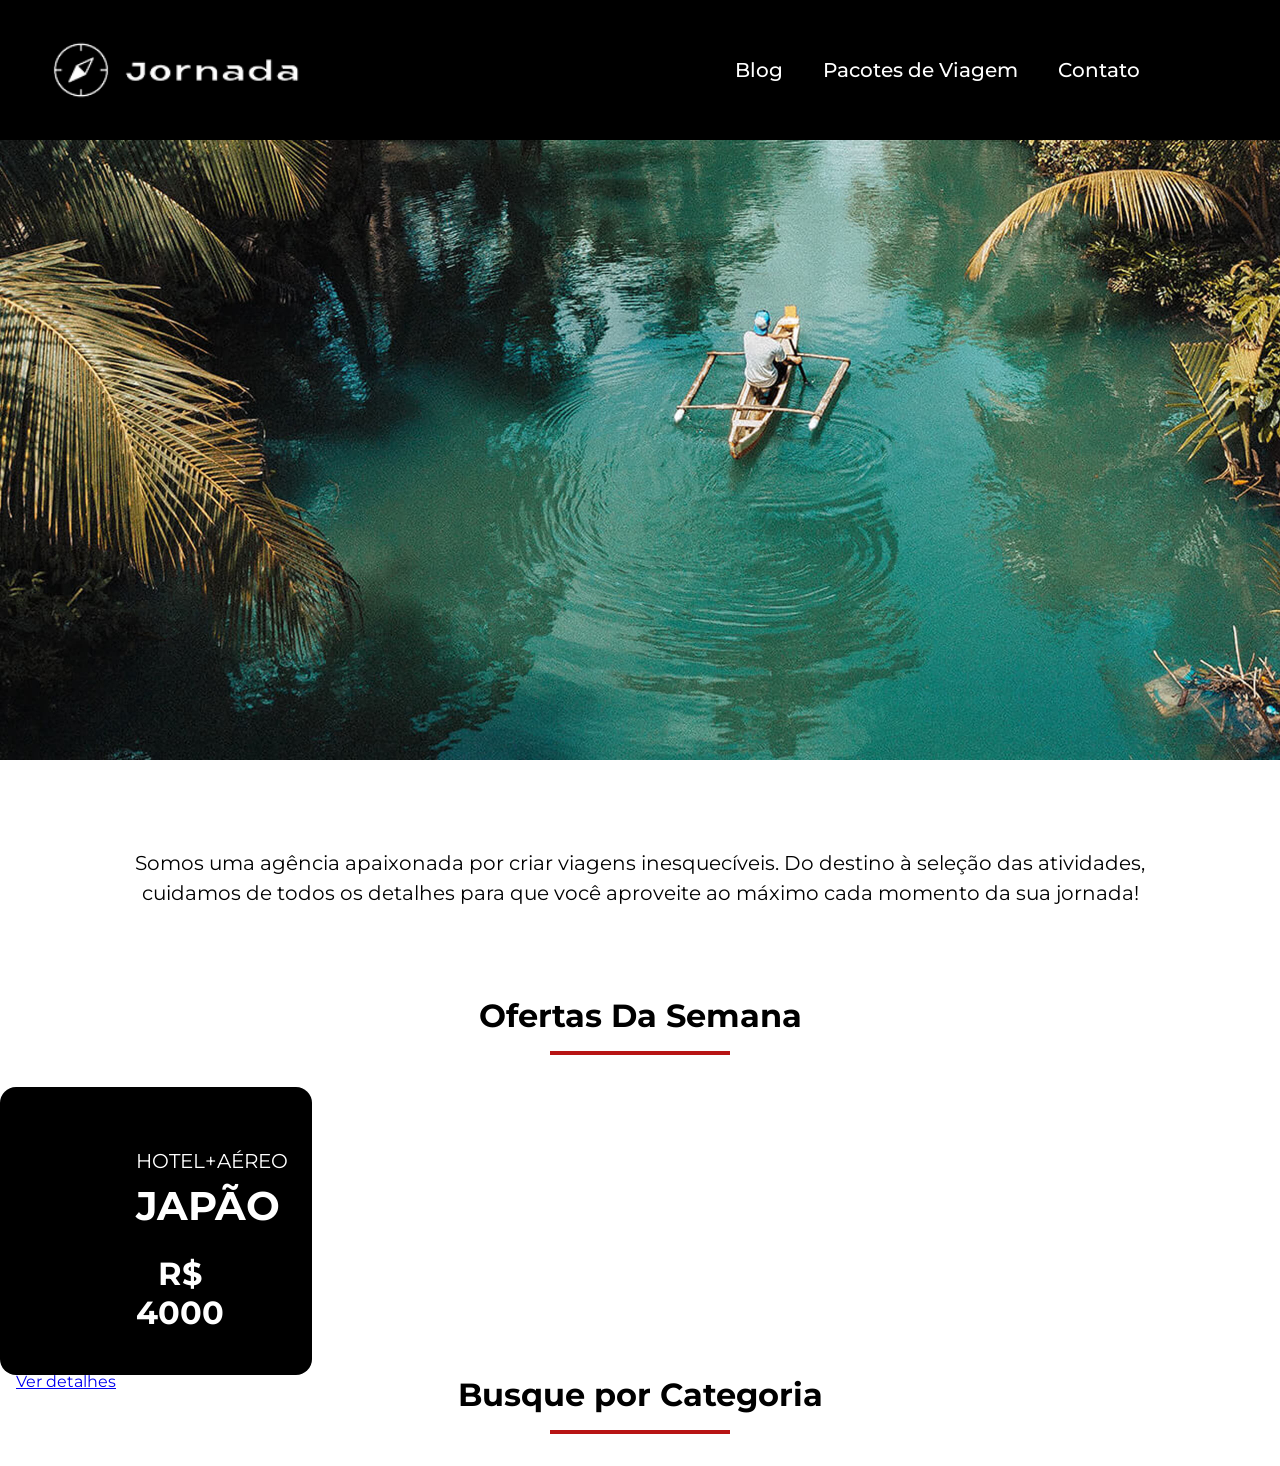
==== index.html @ 2133cd64 "cria estrutura card oferta" ====
<!doctype html>
<html lang="pt-BR">
  <head>
    <meta charset="UTF-8" />
    <meta name="viewport" content="width=device-width, initial-scale=1.0" />
    <title>Jornada Viagens</title>
    <link rel="stylesheet" href="css/global.css" />
    <link rel="stylesheet" href="css/style.css" />
  </head>
  <body>
    <header>
      <a class="logo" href="index.html" title="Voltar para pagina inicial"
        ><img
          class="img-mobile"
          src="img/Símbolo_branco.png"
          alt="Símbolo branco da logo Jornada"
        />
        <img
          class="img-desktop"
          src="img/Logo-branco 2.png"
          alt="Logo branca para desktop"
        />
      </a>
      <div class="menu_navegacao">
        <label for="menu">
          <img
            src="img/menu.png"
            alt="Menu hamburguer"
            class="menu_hamburguer"
          /> </label
        ><input type="checkbox" id="menu" hidden />
        <nav>
          <ul class="list-links">
            <li>
              <a href="blog.html" target="_blank" title="Acessar pagina Blog"
                >Blog</a
              >
            </li>
            <li>
              <a
                href="pacotesdeviagens.html"
                target="_blank"
                title="Acessar Paginas de viagens"
                >Pacotes de Viagem</a
              >
            </li>
            <li>
              <a href="contato.html" target="_blank" title="Acessar contatos"
                >Contato</a
              >
            </li>
          </ul>
        </nav>
      </div>
    </header>
    <section class="hero">
      <div class="hero_img"></div>

      <h2>
        Somos uma agência apaixonada por criar viagens inesquecíveis. Do destino
        à seleção das atividades, cuidamos de todos os detalhes para que você
        aproveite ao máximo cada momento da sua jornada!
      </h2>
    </section>
    <section class="offers">
      <div class="section-title">
        <h2>Ofertas Da Semana</h2>
        <hr />
      </div>
      <section class="offers_cards">
        <article class="card">
          <header>
            <p>HOTEL+AÉREO</p>
            <h3>JAPÃO <span> R$ 4000 </span></h3>
          </header>
          <footer><a href="#" class="button"> Ver detalhes</a></footer>
        </article>
      </section>
    </section>
    <section class="categories">
      <div class="section-title">
        <h2>Busque por Categoria</h2>
        <hr />
      </div>
    </section>
  </body>
</html>
---- css/global.css ----
@font-face {
  font-family: "Montserrat";
  src: url(../Montserrat-VariableFont_wght.ttf);
  font-style: normal;
  font-display: swap;
}

:root {
  --primary-color: #8f0101;
  --secondary-color: #b81515;

  --background-primary-color: #ffffff;
  --background-secondary-color: #f5f5f5;
  --background-tertiary-color: #0000;

  --text-primary-color: #222222;
  --text-secondary-color: #ffffff;

  --title-weight: 700;
  --text-weight: 400;
  --menu-text-weight: 500;
}

/* Reset CSS */
body,
img,
h1,
p,
fieldset,
legend,
label,
input,
select,
textarea,
button {
  margin: 0;
  padding: 0;
  box-sizing: border-box;
}
body {
  font-family: "Montserrat";
  color: var("--text-primary-color");
}
.section-title h2 {
  font-size: 28px;
  font-weight: var(--title-weight);
  margin: 0;
  text-align: center;
}
@media screen and (min-width: 768px) {
  .section-title h2 {
    font-size: 32px;
  }
}

.section-title hr {
  height: 4px;
  width: 180px;
  background-color: var(--secondary-color);
  border: none;
  margin: 16px auto 32px auto;
}
---- css/style.css ----
@import url(global.css);
@import url(hearder.css);
@import url(hero.css);
@import url(offers.css);
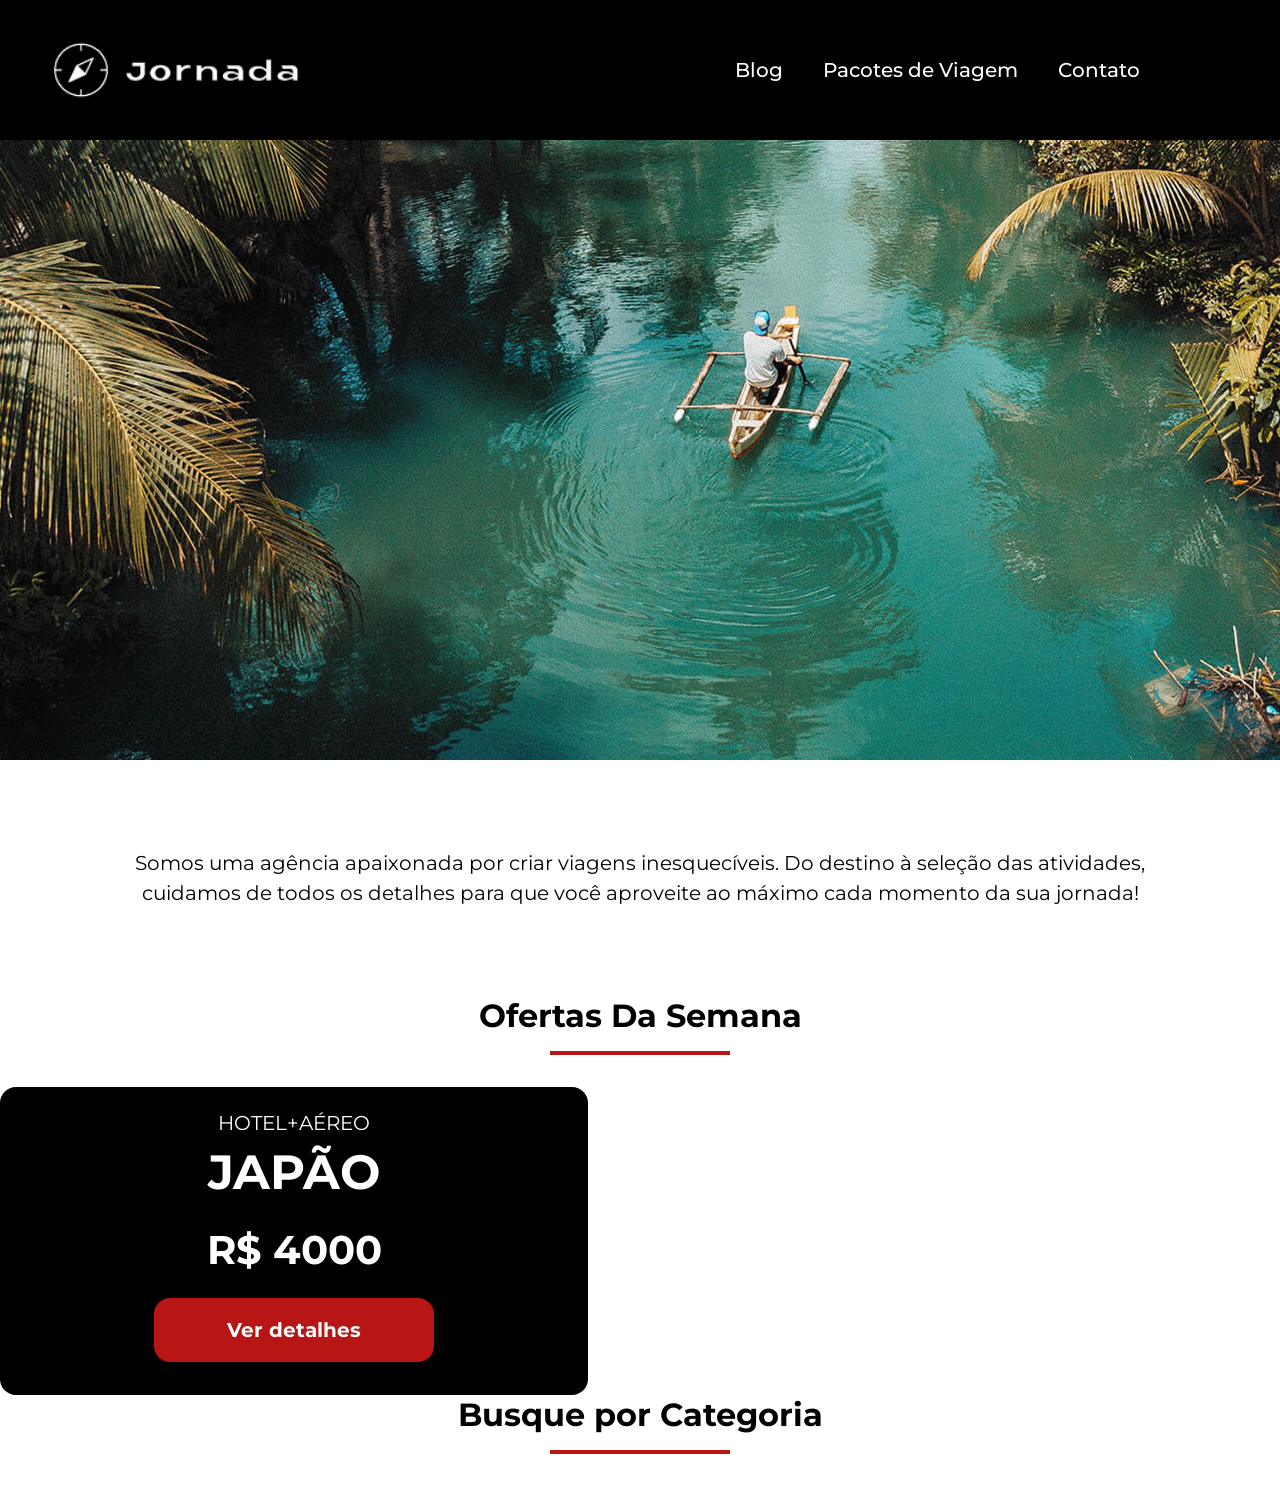
==== commit acc7c71b: "finaliza estilos de adaptacao dos cards relativos" ====
--- a/index.html
+++ b/index.html
@@ -71,9 +71,12 @@
         <article class="card">
           <header>
             <p>HOTEL+AÉREO</p>
-            <h3>JAPÃO <span> R$ 4000 </span></h3>
+            <h3>JAPÃO</h3>
+            <span> R$ 4000 </span>
           </header>
-          <footer><a href="#" class="button"> Ver detalhes</a></footer>
+          <footer>
+            <a href="#" class="button"> Ver detalhes</a>
+          </footer>
         </article>
       </section>
     </section>
--- a/css/global.css
+++ b/css/global.css
@@ -47,12 +47,30 @@
   margin: 0;
   text-align: center;
 }
+.button {
+  width: 280px;
+  height: 64px;
+  color: var(--text-secondary-color);
+  font-weight: var(--title-weight);
+  font-size: 20px;
+  background-color: var(--secondary-color);
+  border-radius: 16px;
+  display: inline-block;
+  text-align: center;
+  line-height: 64px;
+  text-decoration: none;
+}
+
 @media screen and (min-width: 768px) {
   .section-title h2 {
     font-size: 32px;
   }
 }
-
+@media screen and (min-width: 768px) {
+  .section-title h2 {
+    font-size: 32px;
+  }
+}
 .section-title hr {
   height: 4px;
   width: 180px;
@@ -60,3 +78,8 @@
   border: none;
   margin: 16px auto 32px auto;
 }
+@media screen and (min-width: 1024px) {
+  .button:hover {
+    background-color: var(--primary-color);
+  }
+}
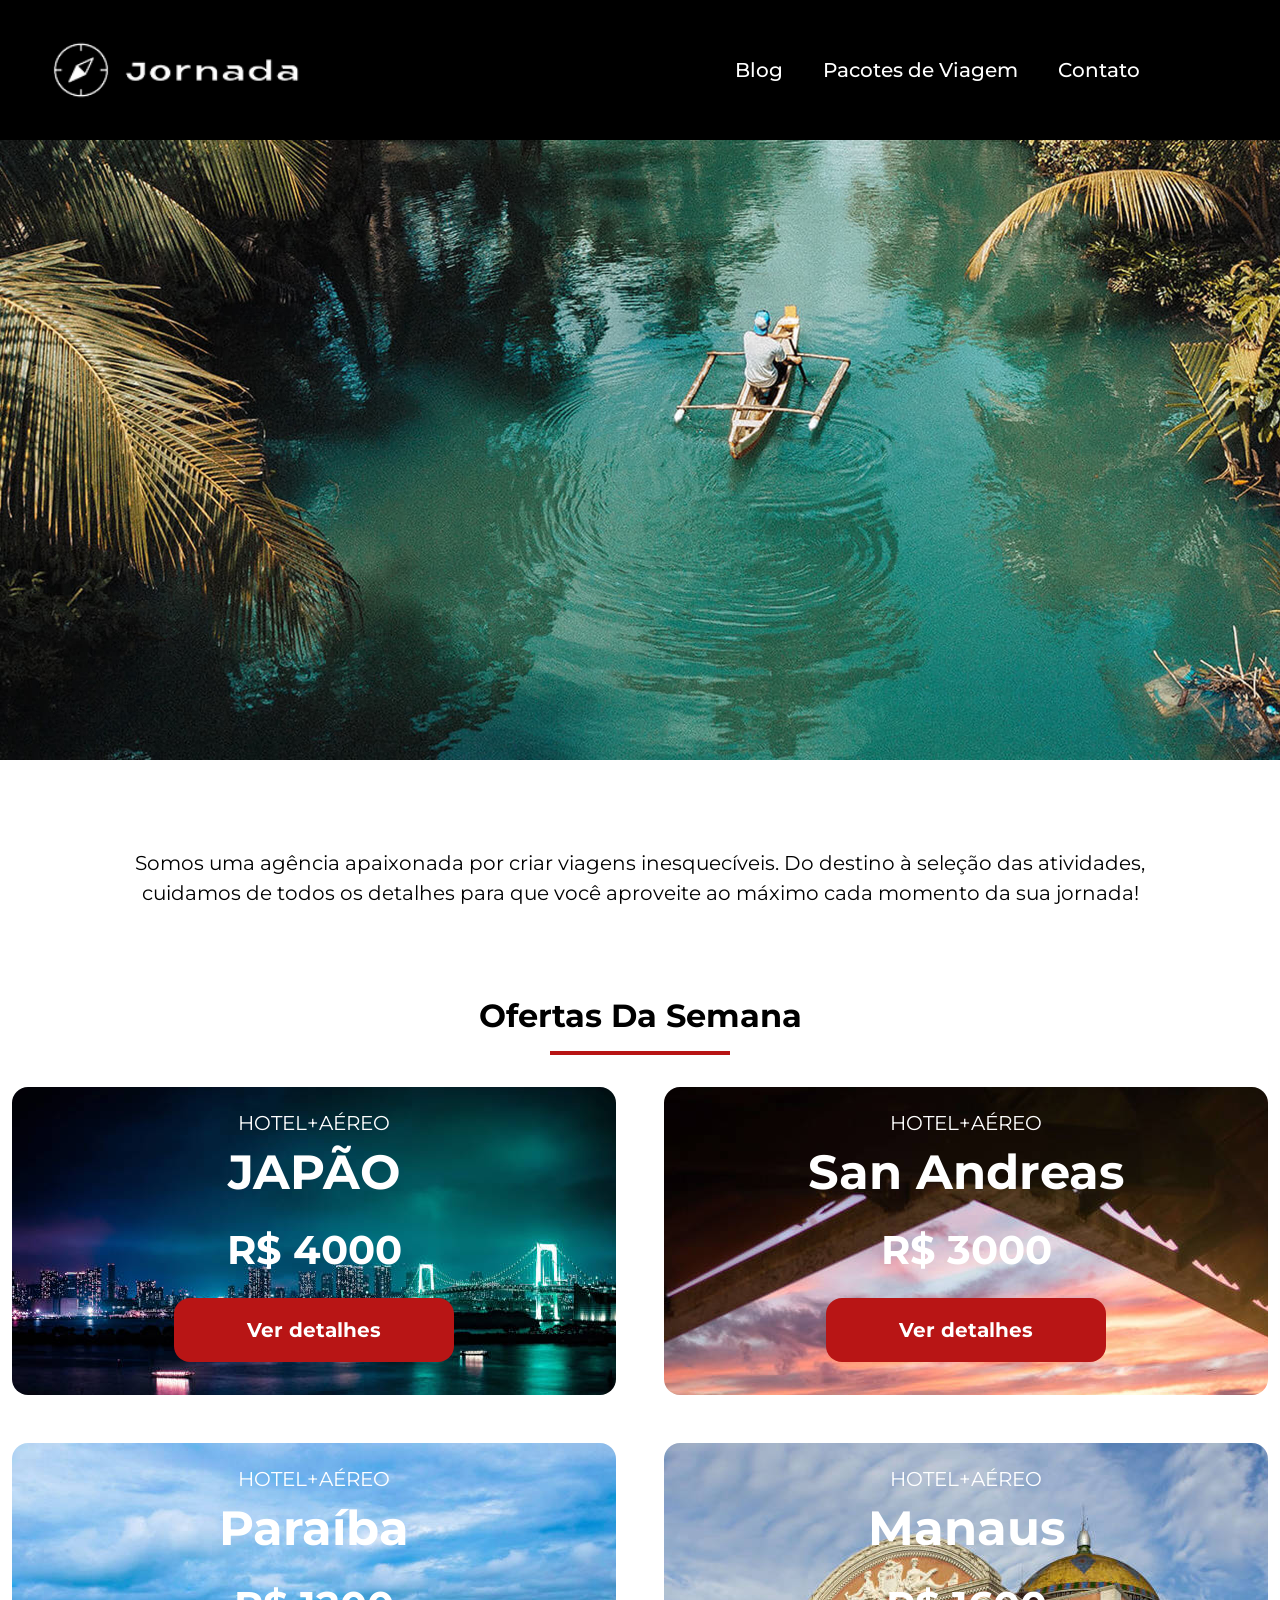
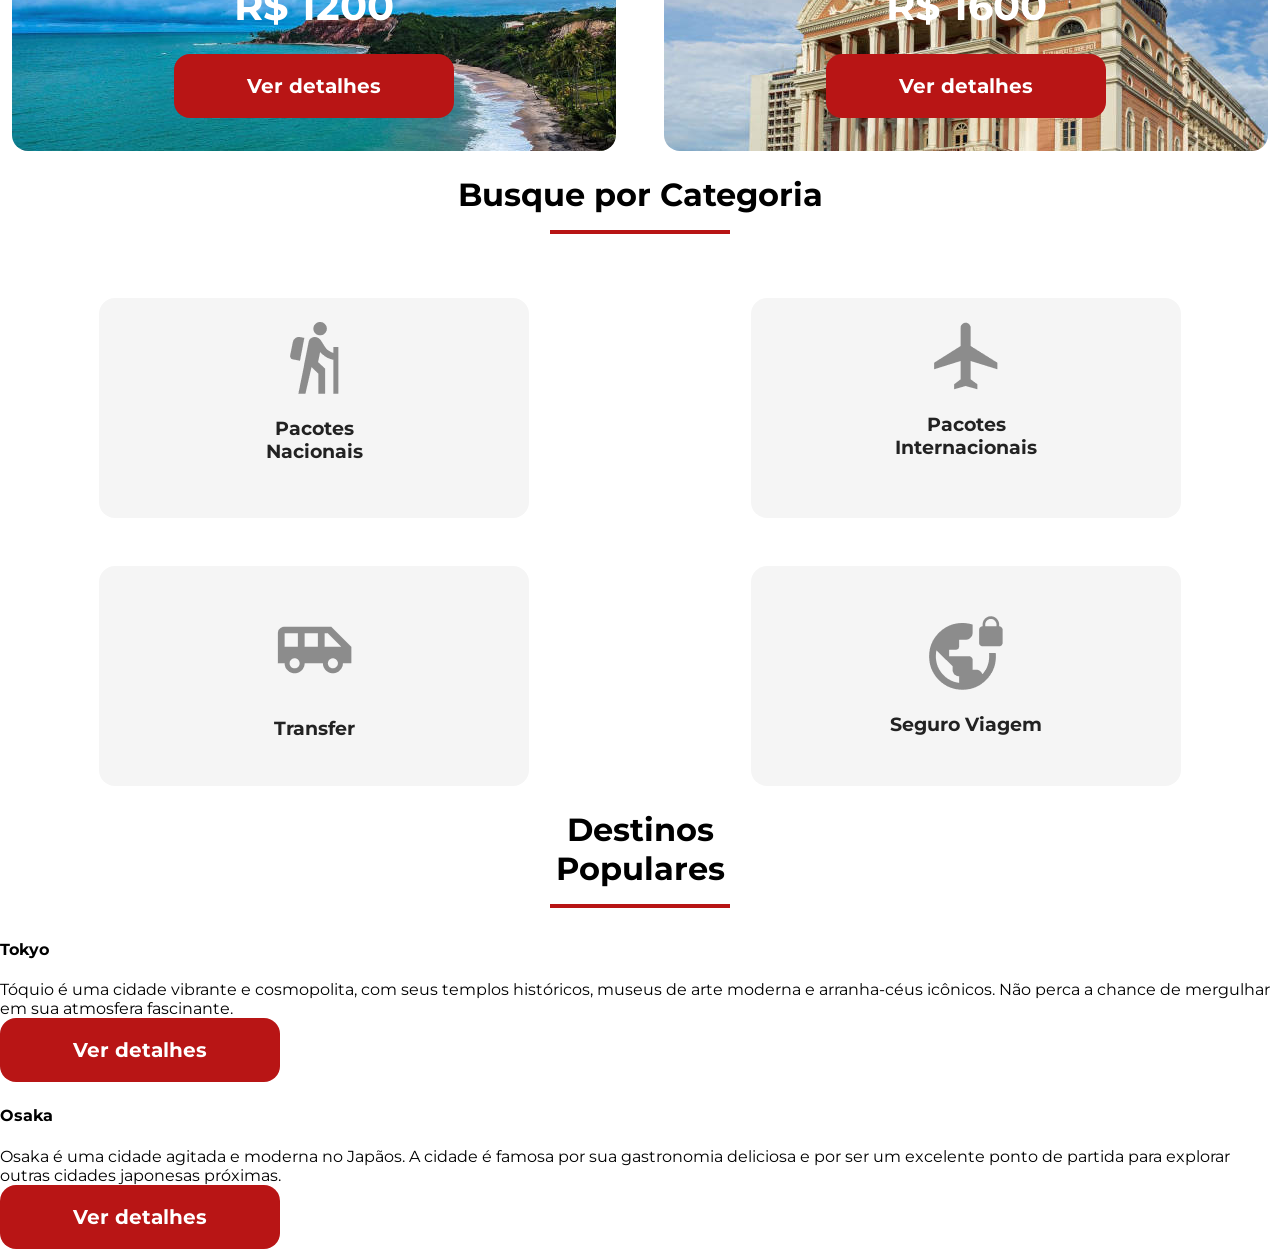
==== commit a811faa3: "iniciando secao destinos populares" ====
--- a/index.html
+++ b/index.html
@@ -68,11 +68,41 @@
         <hr />
       </div>
       <section class="offers_cards">
-        <article class="card">
+        <article class="card japao_card">
           <header>
             <p>HOTEL+AÉREO</p>
             <h3>JAPÃO</h3>
             <span> R$ 4000 </span>
+          </header>
+          <footer>
+            <a href="#" class="button"> Ver detalhes</a>
+          </footer>
+        </article>
+        <article class="card san_card">
+          <header>
+            <p>HOTEL+AÉREO</p>
+            <h3>San Andreas</h3>
+            <span> R$ 3000 </span>
+          </header>
+          <footer>
+            <a href="#" class="button"> Ver detalhes</a>
+          </footer>
+        </article>
+        <article class="card paraiba_card">
+          <header>
+            <p>HOTEL+AÉREO</p>
+            <h3>Paraíba</h3>
+            <span> R$ 1200 </span>
+          </header>
+          <footer>
+            <a href="#" class="button"> Ver detalhes</a>
+          </footer>
+        </article>
+        <article class="card manaus_card">
+          <header>
+            <p>HOTEL+AÉREO</p>
+            <h3>Manaus</h3>
+            <span> R$ 1600 </span>
           </header>
           <footer>
             <a href="#" class="button"> Ver detalhes</a>
@@ -85,6 +115,98 @@
         <h2>Busque por Categoria</h2>
         <hr />
       </div>
+      <div class="categories-cards">
+        <a
+          class="card"
+          href="#"
+          target="_blank"
+          title="Busque pela categoria Pacotes Nacionais"
+        >
+          <img
+            src="img/icone-caminhada.png"
+            alt="ícone cinza representando uma pessoa fazendo tracking"
+          />
+          <h3 class="content-title">
+            Pacotes<br />
+            Nacionais
+          </h3>
+        </a>
+
+        <a
+          class="card"
+          href="#"
+          target="_blank"
+          title="Busque pela categoria Pacotes Internacionais"
+        >
+          <img
+            src="img/icone-aviao.png"
+            alt="ícone cinza representando um avião"
+          />
+          <h3 class="content-title">
+            Pacotes <br />
+            Internacionais
+          </h3>
+        </a>
+        <a
+          class="card single-line transfer"
+          href="#"
+          target="_blank"
+          title="Busque pela categoria Transfer"
+        >
+          <img
+            src="img/icone-onibus.png"
+            alt="ícone cinza representando um ônibus"
+          />
+          <h3 class="content-title">Transfer</h3>
+        </a>
+        <a
+          class="card single-line"
+          href="#"
+          target="_blank"
+          title="Busque pela categoria Seguro Viagem"
+        >
+          <img
+            src="img/icone-planeta.png"
+            alt="ícone cinza representando o planeta terra com um cadeado"
+          />
+          <h3 class="content-title">Seguro Viagem</h3>
+        </a>
+      </div>
+    </section>
+    <section class="destinations">
+      <div class="section-title">
+        <h2>
+          Destinos <br />
+          Populares
+        </h2>
+        <hr />
+        <div class="destination-items">
+          <article class="item">
+            <header>
+              <div class="img-item"></div>
+            </header>
+            <h4>Tokyo</h4>
+            <p>
+              Tóquio é uma cidade vibrante e cosmopolita, com seus templos
+              históricos, museus de arte moderna e arranha-céus icônicos. Não
+              perca a chance de mergulhar em sua atmosfera fascinante.
+            </p>
+            <footer><a href="#" class="button">Ver detalhes</a></footer>
+          </article>
+          <article class="item">
+            <header>
+              <div class="img-item"></div>
+            </header>
+            <h4>Osaka</h4>
+            <p>
+              Osaka é uma cidade agitada e moderna no Japãos. A cidade é famosa
+              por sua gastronomia deliciosa e por ser um excelente ponto de
+              partida para explorar outras cidades japonesas próximas.
+            </p>
+            <footer><a href="#" class="button">Ver detalhes</a></footer>
+          </article>
+        </div>
+      </div>
     </section>
   </body>
 </html>
--- a/css/style.css
+++ b/css/style.css
@@ -2,3 +2,5 @@
 @import url(hearder.css);
 @import url(hero.css);
 @import url(offers.css);
+@import url(categories.css);
+@import url(popular_destination.css);
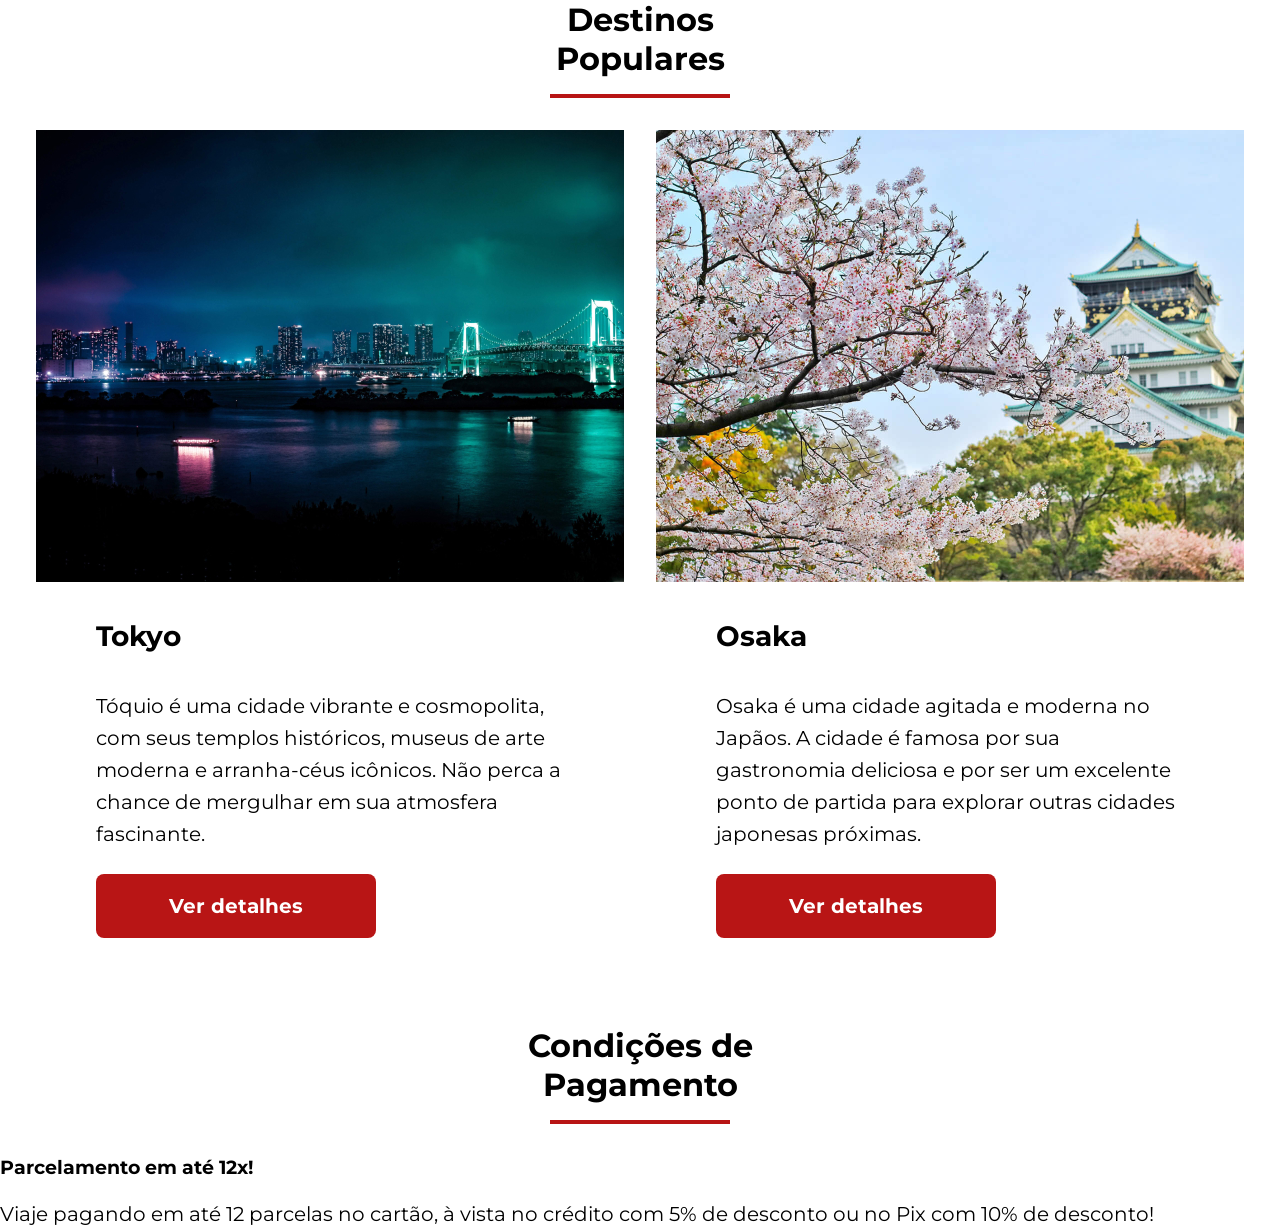
==== commit f31abce0: "adiciona estrutura da secao de pagamentos" ====
--- a/index.html
+++ b/index.html
@@ -8,7 +8,7 @@
     <link rel="stylesheet" href="css/style.css" />
   </head>
   <body>
-    <header>
+    <!--  <header>
       <a class="logo" href="index.html" title="Voltar para pagina inicial"
         ><img
           class="img-mobile"
@@ -172,7 +172,7 @@
           <h3 class="content-title">Seguro Viagem</h3>
         </a>
       </div>
-    </section>
+    </section> -->
     <section class="destinations">
       <div class="section-title">
         <h2>
@@ -183,30 +183,61 @@
         <div class="destination-items">
           <article class="item">
             <header>
-              <div class="img-item"></div>
+              <div class="img-item-toyko"></div>
             </header>
-            <h4>Tokyo</h4>
-            <p>
-              Tóquio é uma cidade vibrante e cosmopolita, com seus templos
-              históricos, museus de arte moderna e arranha-céus icônicos. Não
-              perca a chance de mergulhar em sua atmosfera fascinante.
-            </p>
-            <footer><a href="#" class="button">Ver detalhes</a></footer>
+            <div class="centralizar-text-destino">
+              <h4>Tokyo</h4>
+              <p>
+                Tóquio é uma cidade vibrante e cosmopolita, com seus templos
+                históricos, museus de arte moderna e arranha-céus icônicos. Não
+                perca a chance de mergulhar em sua atmosfera fascinante.
+              </p>
+              <footer>
+                <a href="#" class="button destinos">Ver detalhes</a>
+              </footer>
+            </div>
           </article>
           <article class="item">
             <header>
-              <div class="img-item"></div>
+              <div class="img-item-osaka"></div>
             </header>
-            <h4>Osaka</h4>
-            <p>
-              Osaka é uma cidade agitada e moderna no Japãos. A cidade é famosa
-              por sua gastronomia deliciosa e por ser um excelente ponto de
-              partida para explorar outras cidades japonesas próximas.
-            </p>
-            <footer><a href="#" class="button">Ver detalhes</a></footer>
+            <div class="centralizar-text-destino">
+              <h4>Osaka</h4>
+              <p>
+                Osaka é uma cidade agitada e moderna no Japãos. A cidade é
+                famosa por sua gastronomia deliciosa e por ser um excelente
+                ponto de partida para explorar outras cidades japonesas
+                próximas.
+              </p>
+
+              <footer>
+                <a href="#" class="button destinos">Ver detalhes</a>
+              </footer>
+            </div>
           </article>
         </div>
       </div>
     </section>
+    <section class="form_pay">
+      <div class="section-title">
+        <h2>
+          Condições de <br />
+          Pagamento
+        </h2>
+        <hr />
+      </div>
+      <div class="text_content">
+        <h3>Parcelamento em até 12x!</h3>
+        <p>
+          Viaje pagando em até 12 parcelas no cartão, à vista no crédito com 5%
+          de desconto ou no Pix com 10% de desconto!
+        </p>
+      </div>
+      <div class="image_content">
+        <div class="image bag"></div>
+        <div class="image passaport"></div>
+        <div class="image people"></div>
+      </div>
+    </section>
   </body>
 </html>
--- a/css/global.css
+++ b/css/global.css
@@ -44,7 +44,7 @@
 .section-title h2 {
   font-size: 28px;
   font-weight: var(--title-weight);
-  margin: 0;
+  margin: 0px;
   text-align: center;
 }
 .button {
--- a/css/style.css
+++ b/css/style.css
@@ -4,3 +4,4 @@
 @import url(offers.css);
 @import url(categories.css);
 @import url(popular_destination.css);
+@import url(form_pay.css);
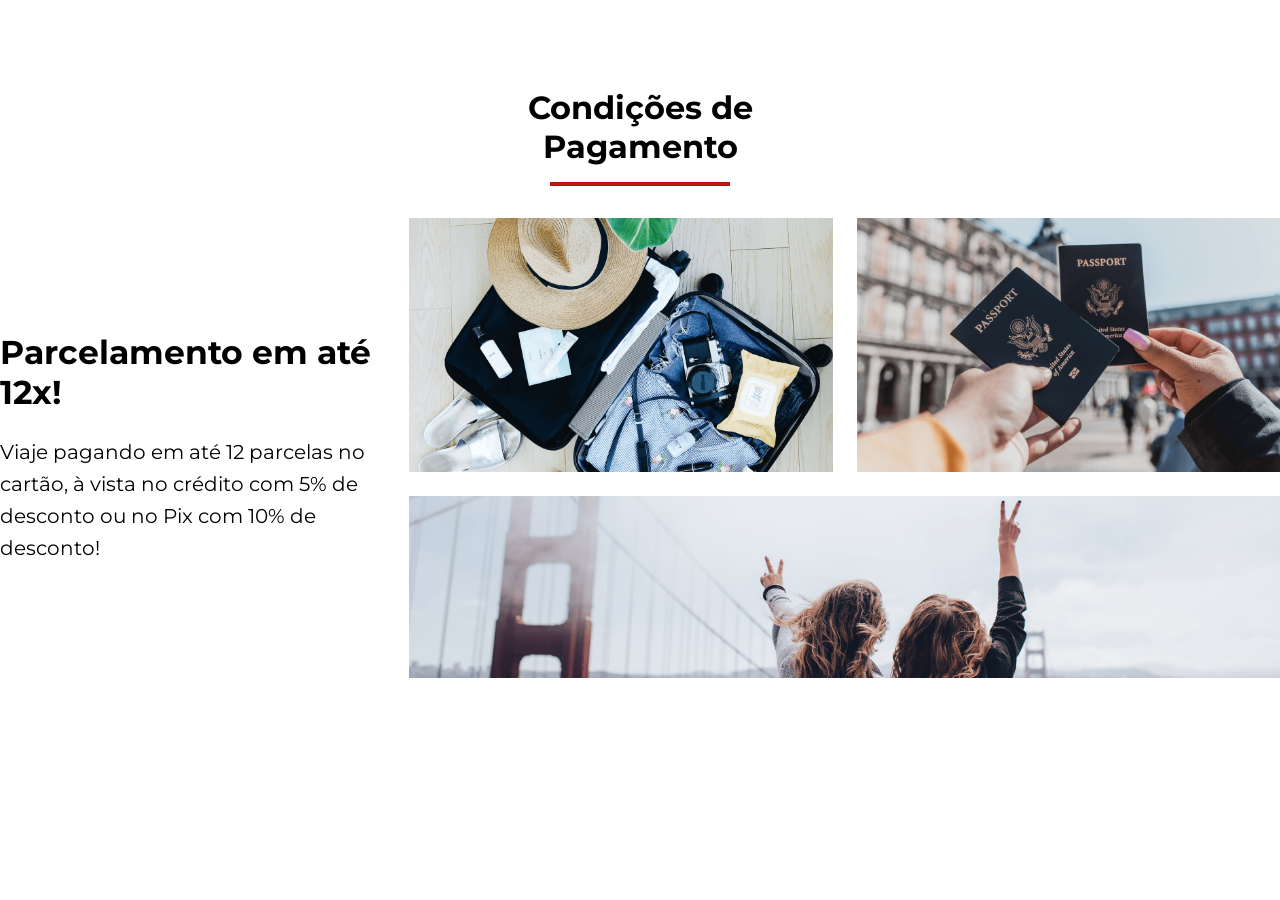
==== commit 4add1ee3: "adicionando secao formas de pagamentos" ====
--- a/index.html
+++ b/index.html
@@ -8,7 +8,7 @@
     <link rel="stylesheet" href="css/style.css" />
   </head>
   <body>
-    <!--  <header>
+    <!-- <header>
       <a class="logo" href="index.html" title="Voltar para pagina inicial"
         ><img
           class="img-mobile"
@@ -172,7 +172,7 @@
           <h3 class="content-title">Seguro Viagem</h3>
         </a>
       </div>
-    </section> -->
+    </section>
     <section class="destinations">
       <div class="section-title">
         <h2>
@@ -186,8 +186,8 @@
               <div class="img-item-toyko"></div>
             </header>
             <div class="centralizar-text-destino">
-              <h4>Tokyo</h4>
-              <p>
+              <h4 class="content_title">Tokyo</h4>
+              <p class="content_text">
                 Tóquio é uma cidade vibrante e cosmopolita, com seus templos
                 históricos, museus de arte moderna e arranha-céus icônicos. Não
                 perca a chance de mergulhar em sua atmosfera fascinante.
@@ -202,8 +202,8 @@
               <div class="img-item-osaka"></div>
             </header>
             <div class="centralizar-text-destino">
-              <h4>Osaka</h4>
-              <p>
+              <h4 class="content_title">Osaka</h4>
+              <p class="content_text">
                 Osaka é uma cidade agitada e moderna no Japãos. A cidade é
                 famosa por sua gastronomia deliciosa e por ser um excelente
                 ponto de partida para explorar outras cidades japonesas
@@ -217,8 +217,9 @@
           </article>
         </div>
       </div>
-    </section>
-    <section class="form_pay">
+    </section> -->
+    <section class="payments">
+      <!-- Fora do grid -->
       <div class="section-title">
         <h2>
           Condições de <br />
@@ -226,17 +227,54 @@
         </h2>
         <hr />
       </div>
-      <div class="text_content">
-        <h3>Parcelamento em até 12x!</h3>
-        <p>
-          Viaje pagando em até 12 parcelas no cartão, à vista no crédito com 5%
-          de desconto ou no Pix com 10% de desconto!
-        </p>
-      </div>
-      <div class="image_content">
-        <div class="image bag"></div>
-        <div class="image passaport"></div>
-        <div class="image people"></div>
+
+      <!-- CONTAINER PAI DO GRID -->
+      <div class="payments_grid">
+        <!-- div1: O Texto -->
+        <div class="content_title">
+          <h3>Parcelamento em até 12x!</h3>
+          <p class="content_text">
+            Viaje pagando em até 12 parcelas no cartão, à vista no crédito com
+            5% de desconto ou no Pix com 10% de desconto!
+          </p>
+        </div>
+
+        <!-- div2: Bolsa -->
+        <div class="image bag">
+          <img
+            src="img/bag_mobile.png"
+            alt="Malas sendo arrumadas"
+            class="mobile"
+          />
+          <img
+            src="img/bag_tablet.png"
+            alt="Malas sendo arrumadas"
+            class="tablet"
+          />
+          <img
+            src="img/bag_desktop.png"
+            alt="Malas sendo arrumadas"
+            class="desktop"
+          />
+        </div>
+
+        <!-- div3: Passaporte -->
+        <div class="image passaport">
+          <img src="img/passaport_mobile.png" alt="Passaporte" class="mobile" />
+          <img src="img/passaport_tablet.png" alt="Passaporte" class="tablet" />
+          <img
+            src="img/passaport_desktop.png"
+            alt="Passaporte"
+            class="desktop"
+          />
+        </div>
+
+        <!-- div4: Pessoas -->
+        <div class="image people">
+          <img src="img/people_mobile.png" alt="Pessoas" class="mobile" />
+          <img src="img/people_tablet.png" alt="Pessoas" class="tablet" />
+          <img src="img/people_desktop.png" alt="Pessoas" class="desktop" />
+        </div>
       </div>
     </section>
   </body>
--- a/css/global.css
+++ b/css/global.css
@@ -20,7 +20,15 @@
   --text-weight: 400;
   --menu-text-weight: 500;
 }
-
+.content_title {
+  font-size: 28px;
+  font-weight: var(--title-weight);
+}
+.content_text {
+  font-size: 20px;
+  font-weight: var(--text-weight);
+  line-height: 32px;
+}
 /* Reset CSS */
 body,
 img,
--- a/css/style.css
+++ b/css/style.css
@@ -4,4 +4,4 @@
 @import url(offers.css);
 @import url(categories.css);
 @import url(popular_destination.css);
-@import url(form_pay.css);
+@import url(payments.css);
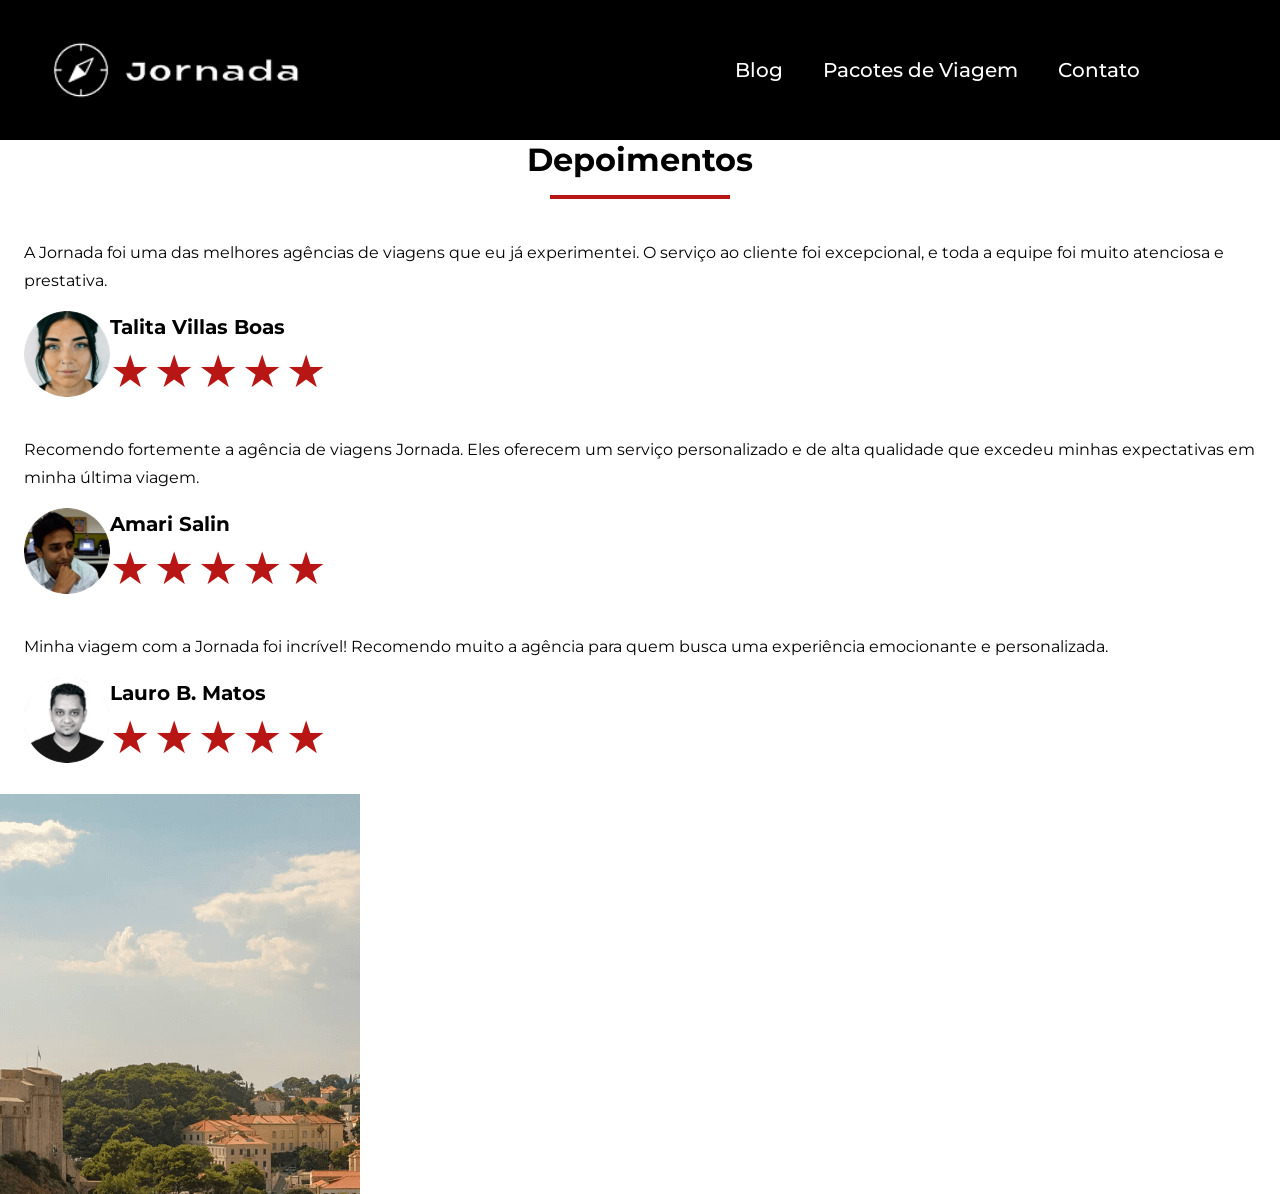
==== commit ce067109: "finalizando secao de depoimentos" ====
--- a/index.html
+++ b/index.html
@@ -8,7 +8,7 @@
     <link rel="stylesheet" href="css/style.css" />
   </head>
   <body>
-    <!-- <header>
+    <header>
       <a class="logo" href="index.html" title="Voltar para pagina inicial"
         ><img
           class="img-mobile"
@@ -53,7 +53,8 @@
         </nav>
       </div>
     </header>
-    <section class="hero">
+    <!-- <section class="hero">
+
       <div class="hero_img"></div>
 
       <h2>
@@ -217,10 +218,9 @@
           </article>
         </div>
       </div>
-    </section> -->
+    </section>
     <section class="payments">
-      <!-- Fora do grid -->
-      <div class="section-title">
+       <div class="section-title">
         <h2>
           Condições de <br />
           Pagamento
@@ -228,10 +228,8 @@
         <hr />
       </div>
 
-      <!-- CONTAINER PAI DO GRID -->
-      <div class="payments_grid">
-        <!-- div1: O Texto -->
-        <div class="content_title">
+       <div class="payments_grid">
+         <div class="content_title">
           <h3>Parcelamento em até 12x!</h3>
           <p class="content_text">
             Viaje pagando em até 12 parcelas no cartão, à vista no crédito com
@@ -239,8 +237,7 @@
           </p>
         </div>
 
-        <!-- div2: Bolsa -->
-        <div class="image bag">
+         <div class="image bag">
           <img
             src="img/bag_mobile.png"
             alt="Malas sendo arrumadas"
@@ -258,8 +255,7 @@
           />
         </div>
 
-        <!-- div3: Passaporte -->
-        <div class="image passaport">
+         <div class="image passaport">
           <img src="img/passaport_mobile.png" alt="Passaporte" class="mobile" />
           <img src="img/passaport_tablet.png" alt="Passaporte" class="tablet" />
           <img
@@ -269,13 +265,97 @@
           />
         </div>
 
-        <!-- div4: Pessoas -->
-        <div class="image people">
+         <div class="image people">
           <img src="img/people_mobile.png" alt="Pessoas" class="mobile" />
           <img src="img/people_tablet.png" alt="Pessoas" class="tablet" />
           <img src="img/people_desktop.png" alt="Pessoas" class="desktop" />
         </div>
       </div>
+    </section> -->
+    <section class="testimonials">
+      <div class="section-title">
+        <h2>Depoimentos</h2>
+        <hr />
+      </div>
+      <div class="testimonial-container">
+        <article>
+          <header>
+            <p>
+              A Jornada foi uma das melhores agências de viagens que eu já
+              experimentei. O serviço ao cliente foi excepcional, e toda a
+              equipe foi muito atenciosa e prestativa.
+            </p>
+          </header>
+          <footer>
+            <img
+              src="img/talitaVillasBoas-witnesses.png"
+              alt="imagem de perfil da cliente Talita Villas Boas"
+            />
+            <div class="profile-content">
+              <h3>Talita Villas Boas</h3>
+              <div class="rating">
+                <span class="star">★</span>
+                <span class="star">★</span>
+                <span class="star">★</span>
+                <span class="star">★</span>
+                <span class="star">★</span>
+              </div>
+            </div>
+          </footer>
+        </article>
+        <article>
+          <header>
+            <p>
+              Recomendo fortemente a agência de viagens Jornada. Eles oferecem
+              um serviço personalizado e de alta qualidade que excedeu minhas
+              expectativas em minha última viagem.
+            </p>
+          </header>
+          <footer>
+            <img
+              src="img/amariSalin-witnesses.png"
+              alt="imagem de perfil do cliente Amari Salin"
+            />
+            <div class="profile-content">
+              <h3>Amari Salin</h3>
+              <div class="rating">
+                <span class="star">★</span>
+                <span class="star">★</span>
+                <span class="star">★</span>
+                <span class="star">★</span>
+                <span class="star">★</span>
+              </div>
+            </div>
+          </footer>
+        </article>
+        <article>
+          <header>
+            <p>
+              Minha viagem com a Jornada foi incrível! Recomendo muito a agência
+              para quem busca uma experiência emocionante e personalizada.
+            </p>
+          </header>
+          <footer>
+            <img
+              src="img/lauroBMatos-witnesses.png"
+              alt="imagem de perfil do cliente Lauro B. Matos"
+            />
+            <div class="profile-content">
+              <h3>Lauro B. Matos</h3>
+              <div class="rating">
+                <span class="star">★</span>
+                <span class="star">★</span>
+                <span class="star">★</span>
+                <span class="star">★</span>
+                <span class="star">★</span>
+              </div>
+            </div>
+          </footer>
+        </article>
+      </div>
+    </section>
+    <section class="final-page">
+      <div class="imagem"></div>
     </section>
   </body>
 </html>
--- a/css/style.css
+++ b/css/style.css
@@ -5,3 +5,5 @@
 @import url(categories.css);
 @import url(popular_destination.css);
 @import url(payments.css);
+@import url(witness.css);
+@import url(final-page.css);
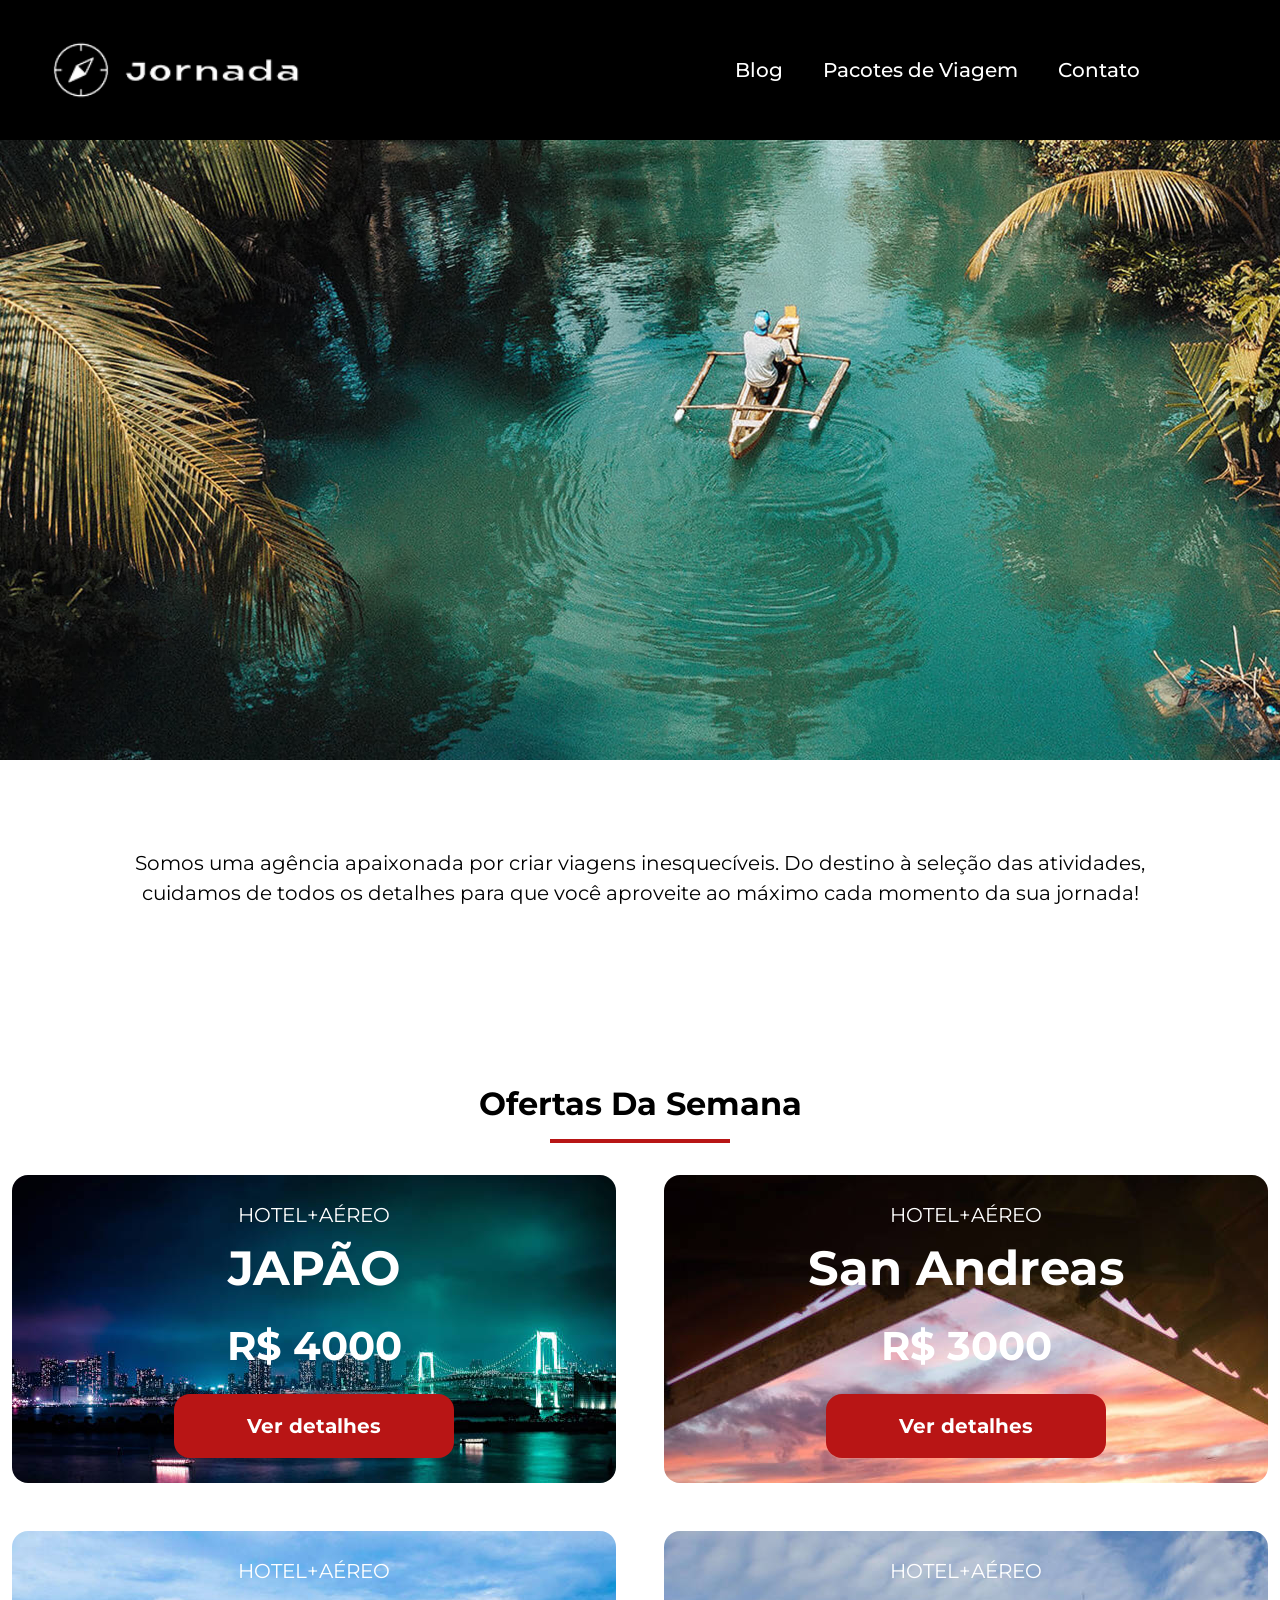
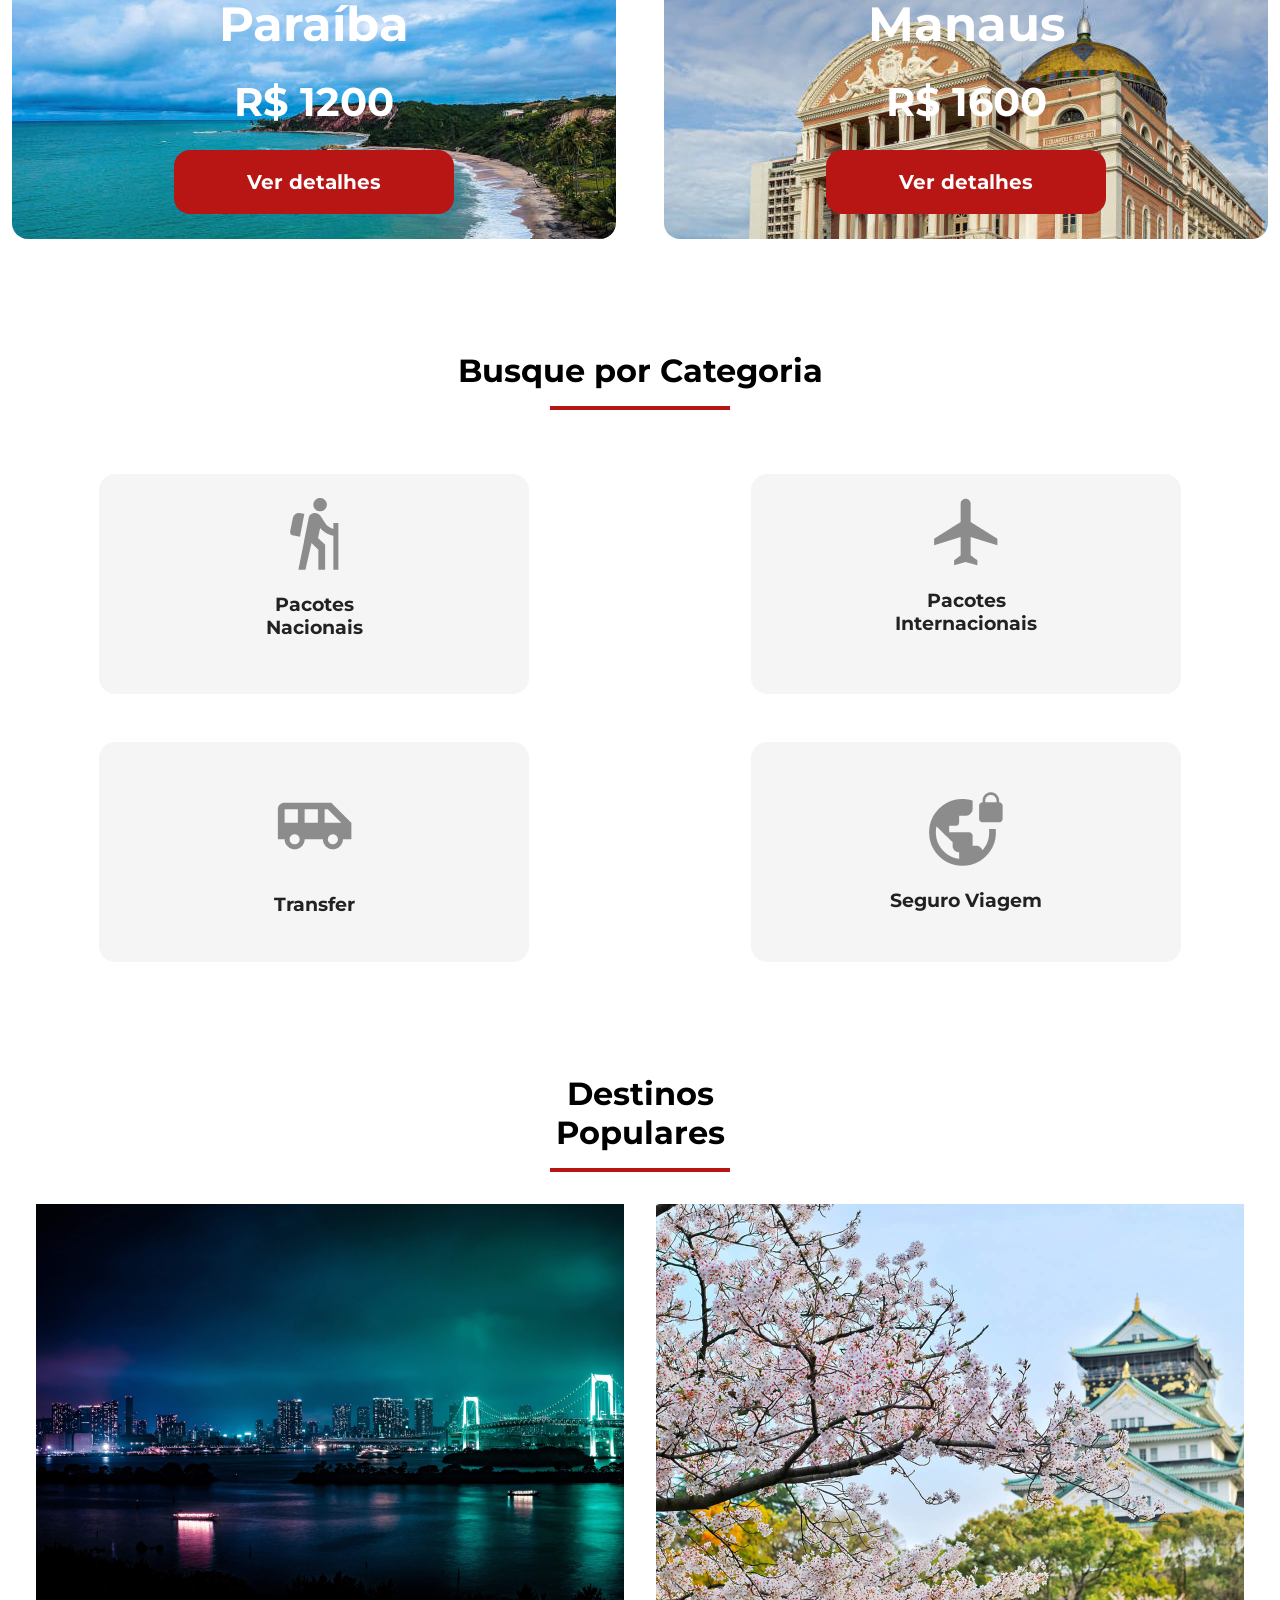
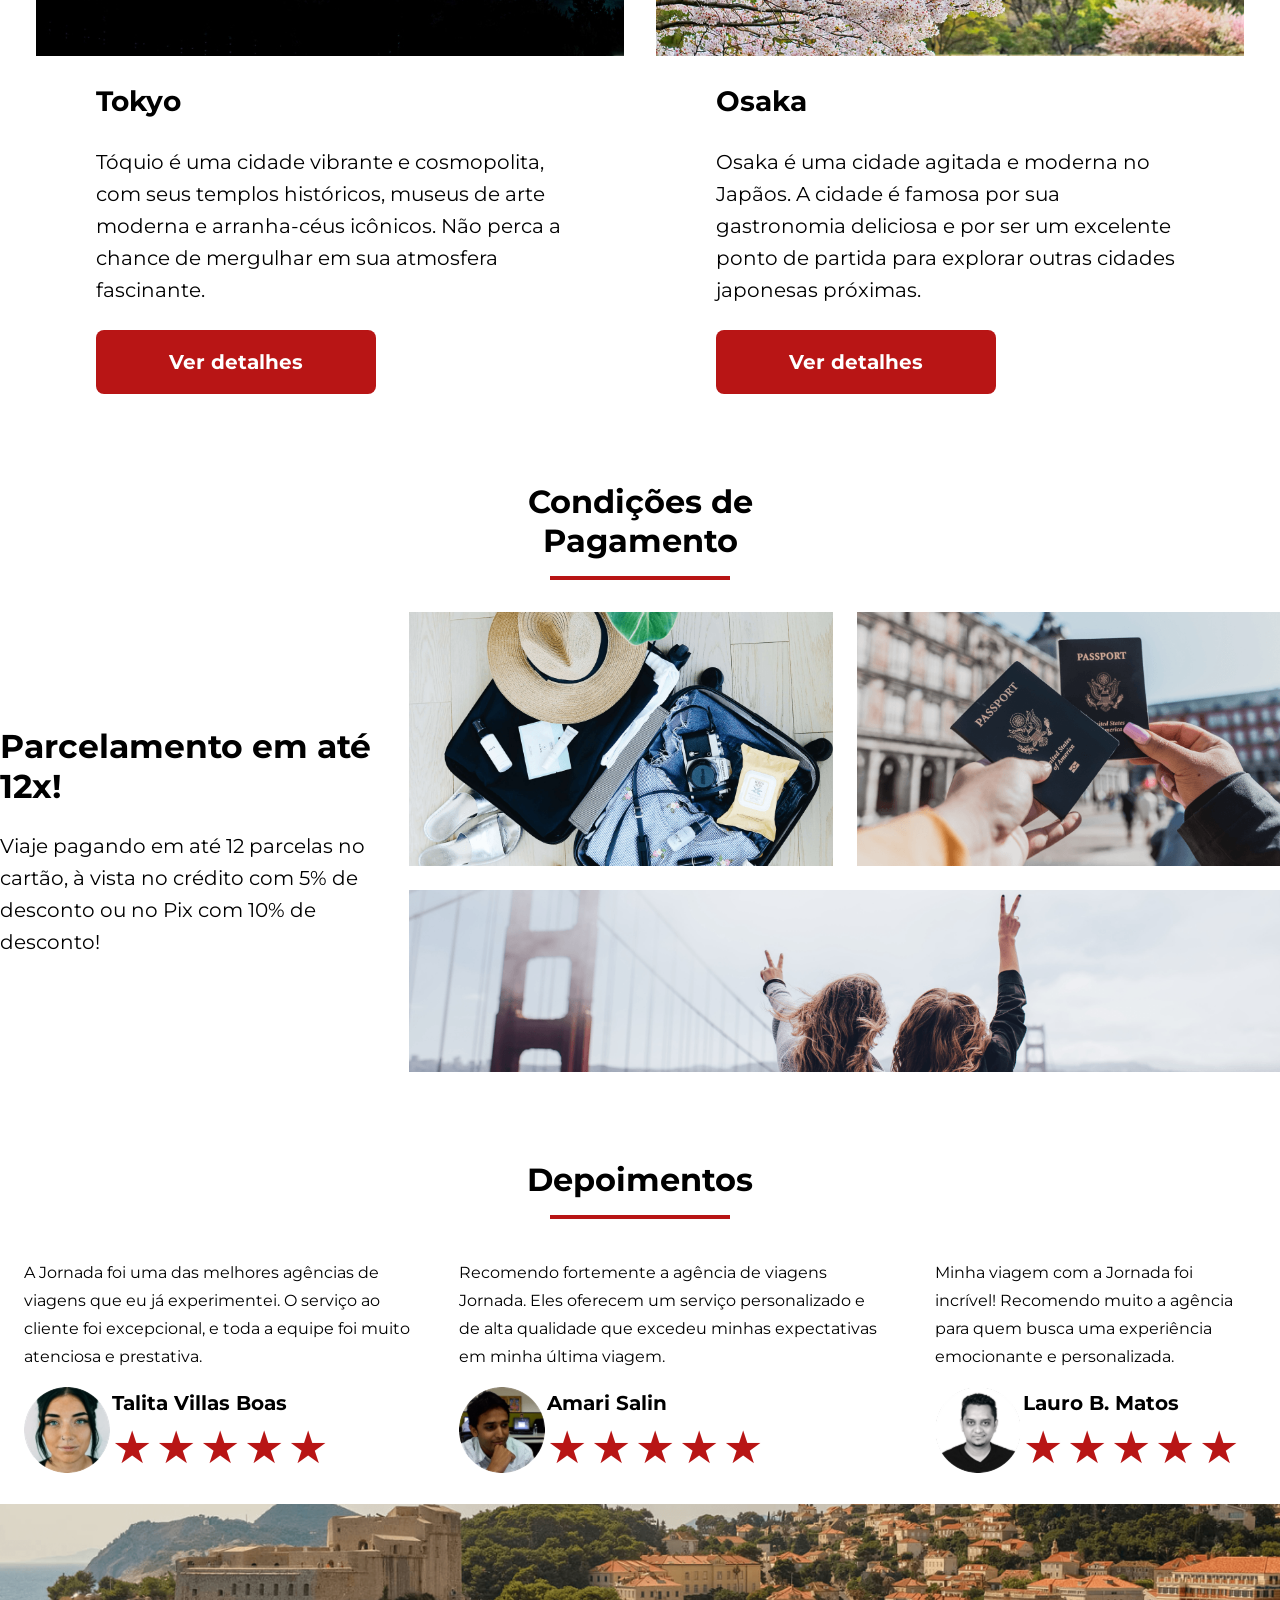
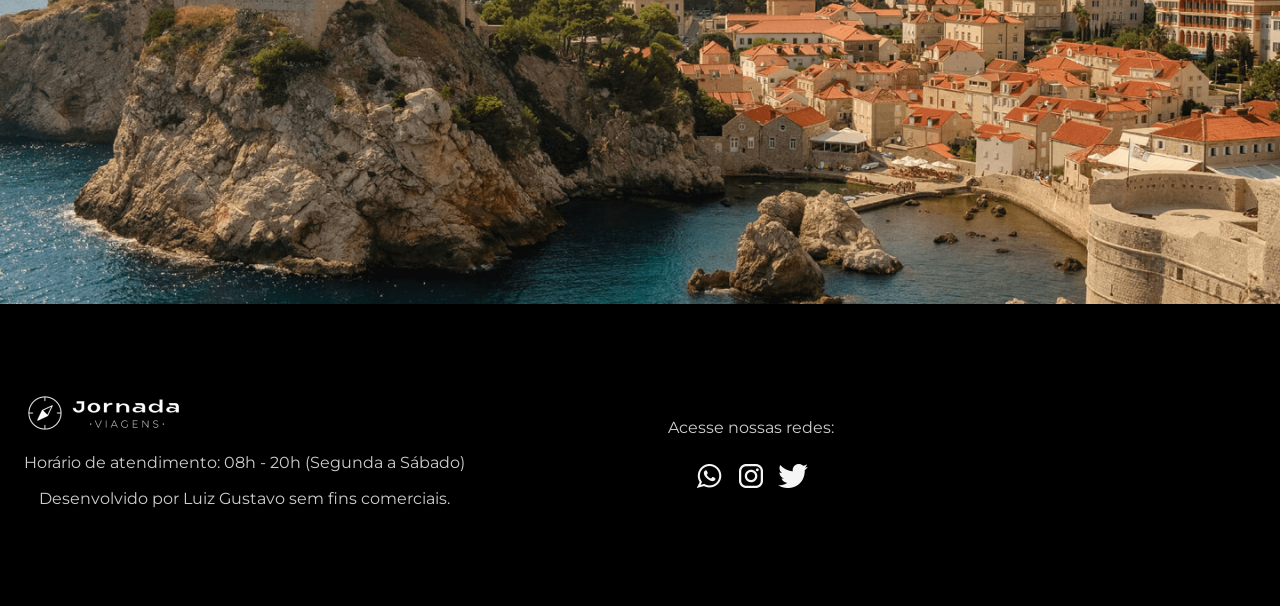
==== commit 547f1e66: "finalizando page e adicionando pacotes de viagens" ====
--- a/index.html
+++ b/index.html
@@ -3,7 +3,24 @@
   <head>
     <meta charset="UTF-8" />
     <meta name="viewport" content="width=device-width, initial-scale=1.0" />
+    <meta />
+    <meta
+      name="description"
+      content="Jornada Viagens, uma agência apaixonada por criar viagens inesqueciveis"
+    />
+    <meta name="og:title" content="Jornada Viagens" />
+    <meta
+      name="og:description"
+      content="Jornada Viagens, uma agência apaixonada por criar viagens inesqueciveis"
+    />
+    <meta
+      name="og:image"
+      content="https://luizgus1213.github.io/jornada-viagens/img/logo-footer.png"
+    />
+    <meta name="og:type" content="website" />
+    <meta name="og:url" content="https://luizgus1213.github.io" />
     <title>Jornada Viagens</title>
+    <link rel="icon" href="favicon-branco.png" />
     <link rel="stylesheet" href="css/global.css" />
     <link rel="stylesheet" href="css/style.css" />
   </head>
@@ -32,20 +49,26 @@
         <nav>
           <ul class="list-links">
             <li>
-              <a href="blog.html" target="_blank" title="Acessar pagina Blog"
+              <a
+                href="html/blog.html"
+                target="_blank"
+                title="Acessar pagina Blog"
                 >Blog</a
               >
             </li>
             <li>
               <a
-                href="pacotesdeviagens.html"
+                href="html/pacotes-de-viagens.html"
                 target="_blank"
                 title="Acessar Paginas de viagens"
                 >Pacotes de Viagem</a
               >
             </li>
             <li>
-              <a href="contato.html" target="_blank" title="Acessar contatos"
+              <a
+                href="html/contato.html"
+                target="_blank"
+                title="Acessar contatos"
                 >Contato</a
               >
             </li>
@@ -53,309 +76,358 @@
         </nav>
       </div>
     </header>
-    <!-- <section class="hero">
-
-      <div class="hero_img"></div>
-
-      <h2>
-        Somos uma agência apaixonada por criar viagens inesquecíveis. Do destino
-        à seleção das atividades, cuidamos de todos os detalhes para que você
-        aproveite ao máximo cada momento da sua jornada!
-      </h2>
-    </section>
-    <section class="offers">
-      <div class="section-title">
-        <h2>Ofertas Da Semana</h2>
-        <hr />
-      </div>
-      <section class="offers_cards">
-        <article class="card japao_card">
-          <header>
-            <p>HOTEL+AÉREO</p>
-            <h3>JAPÃO</h3>
-            <span> R$ 4000 </span>
-          </header>
-          <footer>
-            <a href="#" class="button"> Ver detalhes</a>
-          </footer>
-        </article>
-        <article class="card san_card">
-          <header>
-            <p>HOTEL+AÉREO</p>
-            <h3>San Andreas</h3>
-            <span> R$ 3000 </span>
-          </header>
-          <footer>
-            <a href="#" class="button"> Ver detalhes</a>
-          </footer>
-        </article>
-        <article class="card paraiba_card">
-          <header>
-            <p>HOTEL+AÉREO</p>
-            <h3>Paraíba</h3>
-            <span> R$ 1200 </span>
-          </header>
-          <footer>
-            <a href="#" class="button"> Ver detalhes</a>
-          </footer>
-        </article>
-        <article class="card manaus_card">
-          <header>
-            <p>HOTEL+AÉREO</p>
-            <h3>Manaus</h3>
-            <span> R$ 1600 </span>
-          </header>
-          <footer>
-            <a href="#" class="button"> Ver detalhes</a>
-          </footer>
-        </article>
-      </section>
-    </section>
-    <section class="categories">
-      <div class="section-title">
-        <h2>Busque por Categoria</h2>
-        <hr />
-      </div>
-      <div class="categories-cards">
-        <a
-          class="card"
-          href="#"
-          target="_blank"
-          title="Busque pela categoria Pacotes Nacionais"
-        >
-          <img
-            src="img/icone-caminhada.png"
-            alt="ícone cinza representando uma pessoa fazendo tracking"
-          />
-          <h3 class="content-title">
-            Pacotes<br />
-            Nacionais
-          </h3>
-        </a>
-
-        <a
-          class="card"
-          href="#"
-          target="_blank"
-          title="Busque pela categoria Pacotes Internacionais"
-        >
-          <img
-            src="img/icone-aviao.png"
-            alt="ícone cinza representando um avião"
-          />
-          <h3 class="content-title">
-            Pacotes <br />
-            Internacionais
-          </h3>
-        </a>
-        <a
-          class="card single-line transfer"
-          href="#"
-          target="_blank"
-          title="Busque pela categoria Transfer"
-        >
-          <img
-            src="img/icone-onibus.png"
-            alt="ícone cinza representando um ônibus"
-          />
-          <h3 class="content-title">Transfer</h3>
-        </a>
-        <a
-          class="card single-line"
-          href="#"
-          target="_blank"
-          title="Busque pela categoria Seguro Viagem"
-        >
-          <img
-            src="img/icone-planeta.png"
-            alt="ícone cinza representando o planeta terra com um cadeado"
-          />
-          <h3 class="content-title">Seguro Viagem</h3>
-        </a>
-      </div>
-    </section>
-    <section class="destinations">
-      <div class="section-title">
+    <main>
+      <section class="hero">
+        <div class="hero_img"></div>
+
         <h2>
-          Destinos <br />
-          Populares
+          Somos uma agência apaixonada por criar viagens inesquecíveis. Do
+          destino à seleção das atividades, cuidamos de todos os detalhes para
+          que você aproveite ao máximo cada momento da sua jornada!
         </h2>
-        <hr />
-        <div class="destination-items">
-          <article class="item">
-            <header>
-              <div class="img-item-toyko"></div>
-            </header>
-            <div class="centralizar-text-destino">
-              <h4 class="content_title">Tokyo</h4>
-              <p class="content_text">
-                Tóquio é uma cidade vibrante e cosmopolita, com seus templos
-                históricos, museus de arte moderna e arranha-céus icônicos. Não
-                perca a chance de mergulhar em sua atmosfera fascinante.
+      </section>
+      <section class="offers">
+        <div class="section-title">
+          <h2>Ofertas Da Semana</h2>
+          <hr />
+        </div>
+        <section class="offers_cards">
+          <article class="card japao_card">
+            <header>
+              <p>HOTEL+AÉREO</p>
+              <h3>JAPÃO</h3>
+              <span> R$ 4000 </span>
+            </header>
+            <footer>
+              <a href="#" class="button"> Ver detalhes</a>
+            </footer>
+          </article>
+          <article class="card san_card">
+            <header>
+              <p>HOTEL+AÉREO</p>
+              <h3>San Andreas</h3>
+              <span> R$ 3000 </span>
+            </header>
+            <footer>
+              <a href="#" class="button"> Ver detalhes</a>
+            </footer>
+          </article>
+          <article class="card paraiba_card">
+            <header>
+              <p>HOTEL+AÉREO</p>
+              <h3>Paraíba</h3>
+              <span> R$ 1200 </span>
+            </header>
+            <footer>
+              <a href="#" class="button"> Ver detalhes</a>
+            </footer>
+          </article>
+          <article class="card manaus_card">
+            <header>
+              <p>HOTEL+AÉREO</p>
+              <h3>Manaus</h3>
+              <span> R$ 1600 </span>
+            </header>
+            <footer>
+              <a href="#" class="button"> Ver detalhes</a>
+            </footer>
+          </article>
+        </section>
+      </section>
+      <section class="categories">
+        <div class="section-title">
+          <h2>Busque por Categoria</h2>
+          <hr />
+        </div>
+        <div class="categories-cards">
+          <a
+            class="card"
+            href="#"
+            target="_blank"
+            title="Busque pela categoria Pacotes Nacionais"
+          >
+            <img
+              src="img/icone-caminhada.png"
+              alt="ícone cinza representando uma pessoa fazendo tracking"
+            />
+            <h3 class="content-title">
+              Pacotes<br />
+              Nacionais
+            </h3>
+          </a>
+
+          <a
+            class="card"
+            href="#"
+            target="_blank"
+            title="Busque pela categoria Pacotes Internacionais"
+          >
+            <img
+              src="img/icone-aviao.png"
+              alt="ícone cinza representando um avião"
+            />
+            <h3 class="content-title">
+              Pacotes <br />
+              Internacionais
+            </h3>
+          </a>
+          <a
+            class="card single-line transfer"
+            href="#"
+            target="_blank"
+            title="Busque pela categoria Transfer"
+          >
+            <img
+              src="img/icone-onibus.png"
+              alt="ícone cinza representando um ônibus"
+            />
+            <h3 class="content-title">Transfer</h3>
+          </a>
+          <a
+            class="card single-line"
+            href="#"
+            target="_blank"
+            title="Busque pela categoria Seguro Viagem"
+          >
+            <img
+              src="img/icone-planeta.png"
+              alt="ícone cinza representando o planeta terra com um cadeado"
+            />
+            <h3 class="content-title">Seguro Viagem</h3>
+          </a>
+        </div>
+      </section>
+      <section class="destinations">
+        <div class="section-title">
+          <h2>
+            Destinos <br />
+            Populares
+          </h2>
+          <hr />
+          <div class="destination-items">
+            <article class="item">
+              <header>
+                <div class="img-item-toyko"></div>
+              </header>
+              <div class="centralizar-text-destino">
+                <h3 class="content_title">Tokyo</h3>
+                <p class="content_text">
+                  Tóquio é uma cidade vibrante e cosmopolita, com seus templos
+                  históricos, museus de arte moderna e arranha-céus icônicos.
+                  Não perca a chance de mergulhar em sua atmosfera fascinante.
+                </p>
+                <footer>
+                  <a href="#" class="button destinos">Ver detalhes</a>
+                </footer>
+              </div>
+            </article>
+            <article class="item">
+              <header>
+                <div class="img-item-osaka"></div>
+              </header>
+              <div class="centralizar-text-destino">
+                <h3 class="content_title">Osaka</h3>
+                <p class="content_text">
+                  Osaka é uma cidade agitada e moderna no Japãos. A cidade é
+                  famosa por sua gastronomia deliciosa e por ser um excelente
+                  ponto de partida para explorar outras cidades japonesas
+                  próximas.
+                </p>
+
+                <footer>
+                  <a href="#" class="button destinos">Ver detalhes</a>
+                </footer>
+              </div>
+            </article>
+          </div>
+        </div>
+      </section>
+      <section class="payments">
+        <div class="section-title">
+          <h2>
+            Condições de <br />
+            Pagamento
+          </h2>
+          <hr />
+        </div>
+
+        <div class="payments_grid">
+          <div class="content_title">
+            <h3>Parcelamento em até 12x!</h3>
+            <p class="content_text">
+              Viaje pagando em até 12 parcelas no cartão, à vista no crédito com
+              5% de desconto ou no Pix com 10% de desconto!
+            </p>
+          </div>
+
+          <div class="image bag">
+            <img
+              src="img/bag_mobile.png"
+              alt="Malas sendo arrumadas"
+              class="mobile"
+            />
+            <img
+              src="img/bag_tablet.png"
+              alt="Malas sendo arrumadas"
+              class="tablet"
+            />
+            <img
+              src="img/bag_desktop.png"
+              alt="Malas sendo arrumadas"
+              class="desktop"
+            />
+          </div>
+
+          <div class="image passaport">
+            <img
+              src="img/passaport_mobile.png"
+              alt="Passaporte"
+              class="mobile"
+            />
+            <img
+              src="img/passaport_tablet.png"
+              alt="Passaporte"
+              class="tablet"
+            />
+            <img
+              src="img/passaport_desktop.png"
+              alt="Passaporte"
+              class="desktop"
+            />
+          </div>
+
+          <div class="image people">
+            <img src="img/people_mobile.png" alt="Pessoas" class="mobile" />
+            <img src="img/people_tablet.png" alt="Pessoas" class="tablet" />
+            <img src="img/people_desktop.png" alt="Pessoas" class="desktop" />
+          </div>
+        </div>
+      </section>
+      <section class="testimonials">
+        <div class="section-title">
+          <h2>Depoimentos</h2>
+          <hr />
+        </div>
+        <div class="testimonial-container">
+          <article>
+            <header>
+              <p>
+                A Jornada foi uma das melhores agências de viagens que eu já
+                experimentei. O serviço ao cliente foi excepcional, e toda a
+                equipe foi muito atenciosa e prestativa.
               </p>
-              <footer>
-                <a href="#" class="button destinos">Ver detalhes</a>
-              </footer>
+            </header>
+            <footer>
+              <img
+                src="img/talitaVillasBoas-witnesses.png"
+                alt="imagem de perfil da cliente Talita Villas Boas"
+              />
+              <div class="profile-content">
+                <h3>Talita Villas Boas</h3>
+                <div class="rating">
+                  <span class="star">★</span>
+                  <span class="star">★</span>
+                  <span class="star">★</span>
+                  <span class="star">★</span>
+                  <span class="star">★</span>
+                </div>
+              </div>
+            </footer>
+          </article>
+          <article>
+            <header>
+              <p>
+                Recomendo fortemente a agência de viagens Jornada. Eles oferecem
+                um serviço personalizado e de alta qualidade que excedeu minhas
+                expectativas em minha última viagem.
+              </p>
+            </header>
+            <footer>
+              <img
+                src="img/amariSalin-witnesses.png"
+                alt="imagem de perfil do cliente Amari Salin"
+              />
+              <div class="profile-content">
+                <h3>Amari Salin</h3>
+                <div class="rating">
+                  <span class="star">★</span>
+                  <span class="star">★</span>
+                  <span class="star">★</span>
+                  <span class="star">★</span>
+                  <span class="star">★</span>
+                </div>
+              </div>
+            </footer>
+          </article>
+          <article>
+            <header>
+              <p>
+                Minha viagem com a Jornada foi incrível! Recomendo muito a
+                agência para quem busca uma experiência emocionante e
+                personalizada.
+              </p>
+            </header>
+            <footer>
+              <img
+                src="img/lauroBMatos-witnesses.png"
+                alt="imagem de perfil do cliente Lauro B. Matos"
+              />
+              <div class="profile-content">
+                <h3>Lauro B. Matos</h3>
+                <div class="rating">
+                  <span class="star">★</span>
+                  <span class="star">★</span>
+                  <span class="star">★</span>
+                  <span class="star">★</span>
+                  <span class="star">★</span>
+                </div>
+              </div>
+            </footer>
+          </article>
+        </div>
+      </section>
+      <section class="final-page">
+        <div class="final-img"></div>
+        <footer>
+          <div class="dados-finais">
+            <header>
+              <img
+                src="img/Logo-branco-jornada.png"
+                alt="Logo da jornada de viagens "
+              />
+            </header>
+            <h1>Horário de atendimento: 08h - 20h (Segunda a Sábado)</h1>
+            <div class="developer">
+              <h1>Desenvolvido por Luiz Gustavo sem fins comerciais.</h1>
             </div>
-          </article>
-          <article class="item">
-            <header>
-              <div class="img-item-osaka"></div>
-            </header>
-            <div class="centralizar-text-destino">
-              <h4 class="content_title">Osaka</h4>
-              <p class="content_text">
-                Osaka é uma cidade agitada e moderna no Japãos. A cidade é
-                famosa por sua gastronomia deliciosa e por ser um excelente
-                ponto de partida para explorar outras cidades japonesas
-                próximas.
-              </p>
-
-              <footer>
-                <a href="#" class="button destinos">Ver detalhes</a>
-              </footer>
-            </div>
-          </article>
-        </div>
-      </div>
-    </section>
-    <section class="payments">
-       <div class="section-title">
-        <h2>
-          Condições de <br />
-          Pagamento
-        </h2>
-        <hr />
-      </div>
-
-       <div class="payments_grid">
-         <div class="content_title">
-          <h3>Parcelamento em até 12x!</h3>
-          <p class="content_text">
-            Viaje pagando em até 12 parcelas no cartão, à vista no crédito com
-            5% de desconto ou no Pix com 10% de desconto!
-          </p>
-        </div>
-
-         <div class="image bag">
-          <img
-            src="img/bag_mobile.png"
-            alt="Malas sendo arrumadas"
-            class="mobile"
-          />
-          <img
-            src="img/bag_tablet.png"
-            alt="Malas sendo arrumadas"
-            class="tablet"
-          />
-          <img
-            src="img/bag_desktop.png"
-            alt="Malas sendo arrumadas"
-            class="desktop"
-          />
-        </div>
-
-         <div class="image passaport">
-          <img src="img/passaport_mobile.png" alt="Passaporte" class="mobile" />
-          <img src="img/passaport_tablet.png" alt="Passaporte" class="tablet" />
-          <img
-            src="img/passaport_desktop.png"
-            alt="Passaporte"
-            class="desktop"
-          />
-        </div>
-
-         <div class="image people">
-          <img src="img/people_mobile.png" alt="Pessoas" class="mobile" />
-          <img src="img/people_tablet.png" alt="Pessoas" class="tablet" />
-          <img src="img/people_desktop.png" alt="Pessoas" class="desktop" />
-        </div>
-      </div>
-    </section> -->
-    <section class="testimonials">
-      <div class="section-title">
-        <h2>Depoimentos</h2>
-        <hr />
-      </div>
-      <div class="testimonial-container">
-        <article>
-          <header>
-            <p>
-              A Jornada foi uma das melhores agências de viagens que eu já
-              experimentei. O serviço ao cliente foi excepcional, e toda a
-              equipe foi muito atenciosa e prestativa.
-            </p>
-          </header>
-          <footer>
-            <img
-              src="img/talitaVillasBoas-witnesses.png"
-              alt="imagem de perfil da cliente Talita Villas Boas"
-            />
-            <div class="profile-content">
-              <h3>Talita Villas Boas</h3>
-              <div class="rating">
-                <span class="star">★</span>
-                <span class="star">★</span>
-                <span class="star">★</span>
-                <span class="star">★</span>
-                <span class="star">★</span>
-              </div>
-            </div>
-          </footer>
-        </article>
-        <article>
-          <header>
-            <p>
-              Recomendo fortemente a agência de viagens Jornada. Eles oferecem
-              um serviço personalizado e de alta qualidade que excedeu minhas
-              expectativas em minha última viagem.
-            </p>
-          </header>
-          <footer>
-            <img
-              src="img/amariSalin-witnesses.png"
-              alt="imagem de perfil do cliente Amari Salin"
-            />
-            <div class="profile-content">
-              <h3>Amari Salin</h3>
-              <div class="rating">
-                <span class="star">★</span>
-                <span class="star">★</span>
-                <span class="star">★</span>
-                <span class="star">★</span>
-                <span class="star">★</span>
-              </div>
-            </div>
-          </footer>
-        </article>
-        <article>
-          <header>
-            <p>
-              Minha viagem com a Jornada foi incrível! Recomendo muito a agência
-              para quem busca uma experiência emocionante e personalizada.
-            </p>
-          </header>
-          <footer>
-            <img
-              src="img/lauroBMatos-witnesses.png"
-              alt="imagem de perfil do cliente Lauro B. Matos"
-            />
-            <div class="profile-content">
-              <h3>Lauro B. Matos</h3>
-              <div class="rating">
-                <span class="star">★</span>
-                <span class="star">★</span>
-                <span class="star">★</span>
-                <span class="star">★</span>
-                <span class="star">★</span>
-              </div>
-            </div>
-          </footer>
-        </article>
-      </div>
-    </section>
-    <section class="final-page">
-      <div class="imagem"></div>
-    </section>
+          </div>
+
+          <div class="links-redes">
+            <h1>Acesse nossas redes:</h1>
+            <a
+              href="https://wa.me/553199255745"
+              target="_blank"
+              rel="noopener noreferrer"
+            >
+              <img
+                class="icones-redes-sociais"
+                src="img/Whatsapp 1 (1).png"
+                alt="Ícone do WhatsApp"
+              /> </a
+            ><a href="html/instagram.html"
+              ><img
+                class="icones-redes-sociais"
+                src="img/Instragam 1 (1).png"
+                alt="icone do instagram" /></a
+            ><a href="html/twitter.html"
+              ><img
+                class="icones-redes-sociais"
+                src="img/Twiter 1 (1).png"
+                alt="icone do twiter"
+            /></a>
+          </div>
+        </footer>
+      </section>
+    </main>
   </body>
 </html>
--- a/css/global.css
+++ b/css/global.css
@@ -54,6 +54,7 @@
   font-weight: var(--title-weight);
   margin: 0px;
   text-align: center;
+  margin-top: 88px;
 }
 .button {
   width: 280px;
@@ -69,6 +70,13 @@
   text-decoration: none;
 }
 
+.section-title hr {
+  height: 4px;
+  width: 180px;
+  background-color: var(--secondary-color);
+  border: none;
+  margin: 16px auto 32px auto;
+}
 @media screen and (min-width: 768px) {
   .section-title h2 {
     font-size: 32px;
@@ -79,13 +87,6 @@
     font-size: 32px;
   }
 }
-.section-title hr {
-  height: 4px;
-  width: 180px;
-  background-color: var(--secondary-color);
-  border: none;
-  margin: 16px auto 32px auto;
-}
 @media screen and (min-width: 1024px) {
   .button:hover {
     background-color: var(--primary-color);
--- a/css/style.css
+++ b/css/style.css
@@ -7,3 +7,7 @@
 @import url(payments.css);
 @import url(witness.css);
 @import url(final-page.css);
+@import url(pacotes-de-viagens/header.css);
+@import url(pacotes-de-viagens/banner.css);
+@import url(pacotes-de-viagens/payment.css);
+@import url(pacotes-de-viagens/depoimentos.css);
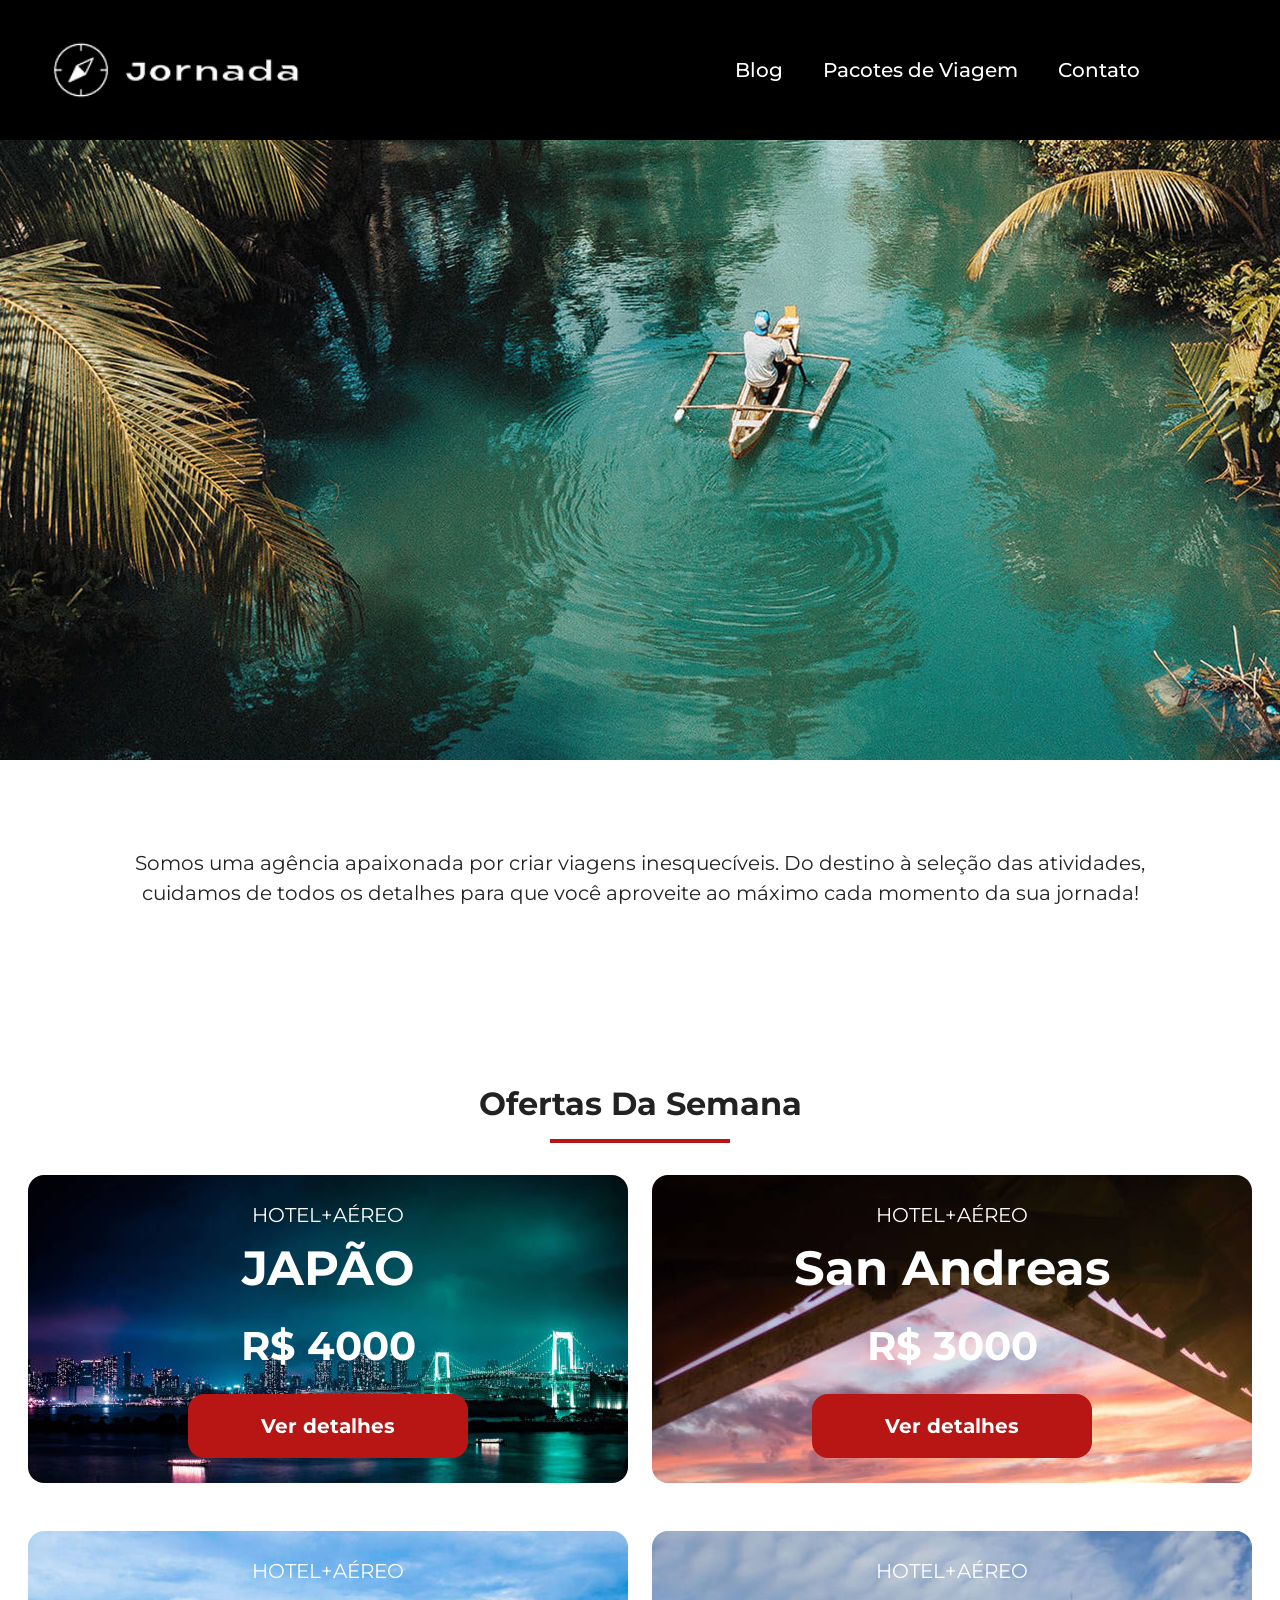
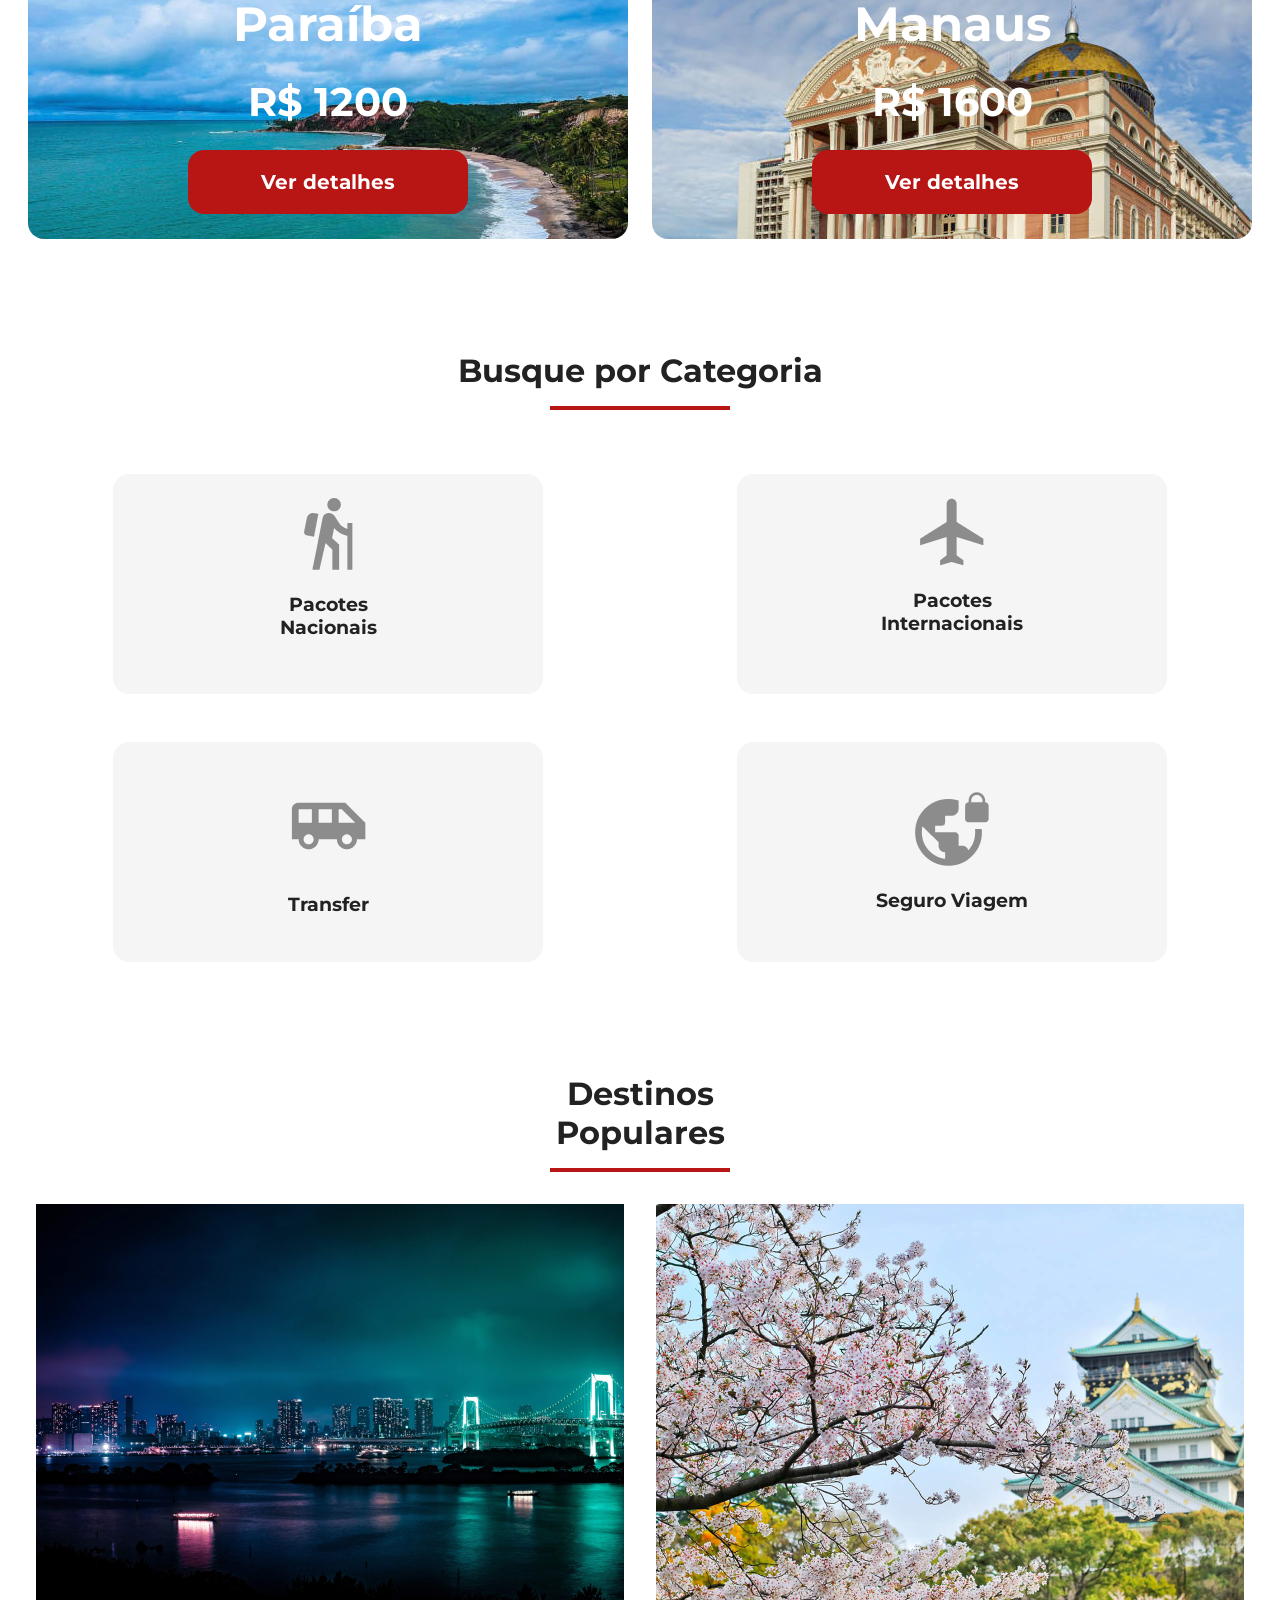
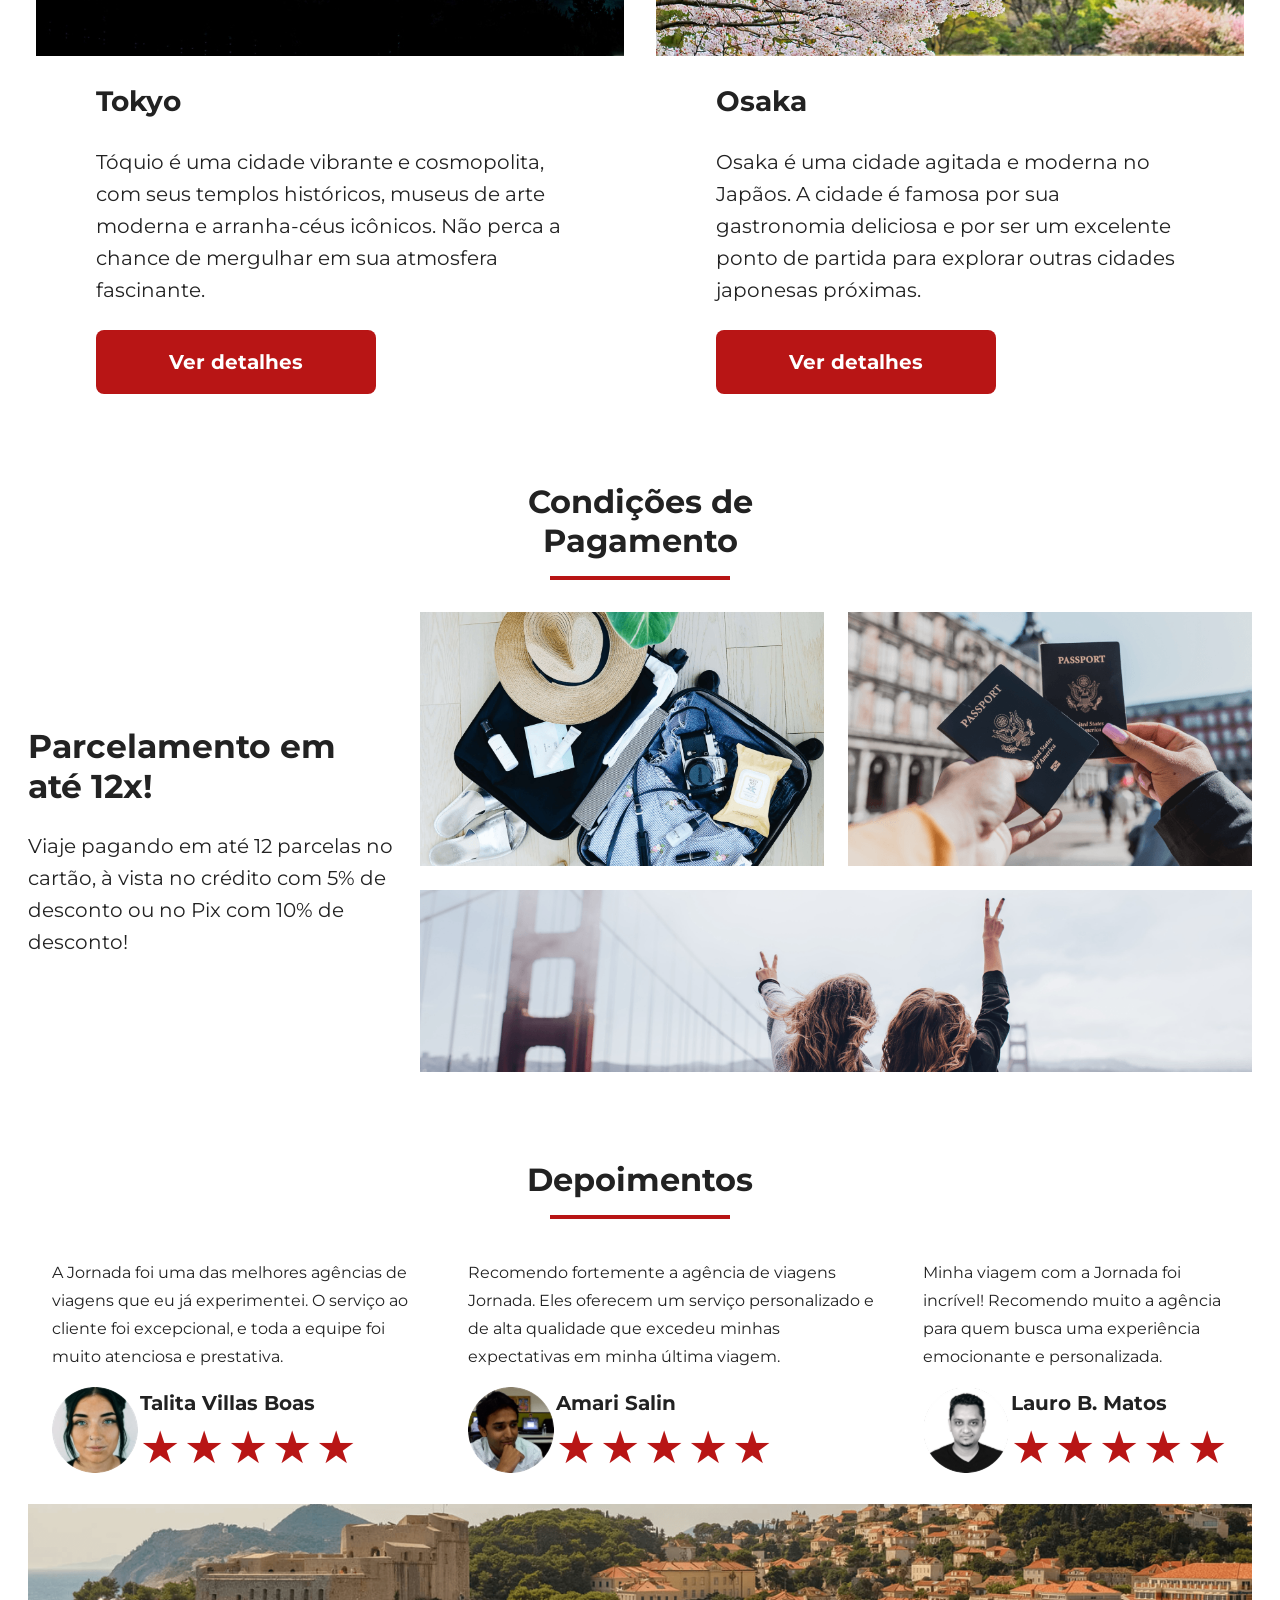
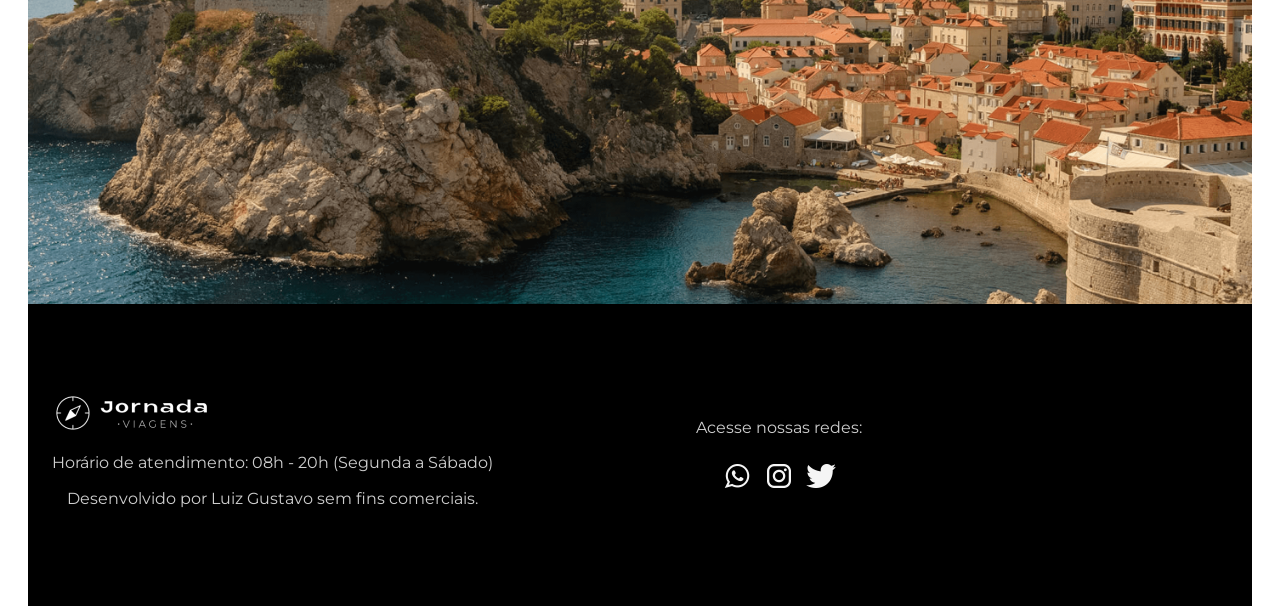
==== commit 7a6481ee: "Finalizando-blog" ====
--- a/index.html
+++ b/index.html
@@ -86,347 +86,349 @@
           que você aproveite ao máximo cada momento da sua jornada!
         </h2>
       </section>
-      <section class="offers">
-        <div class="section-title">
-          <h2>Ofertas Da Semana</h2>
-          <hr />
-        </div>
-        <section class="offers_cards">
-          <article class="card japao_card">
-            <header>
-              <p>HOTEL+AÉREO</p>
-              <h3>JAPÃO</h3>
-              <span> R$ 4000 </span>
-            </header>
-            <footer>
-              <a href="#" class="button"> Ver detalhes</a>
-            </footer>
-          </article>
-          <article class="card san_card">
-            <header>
-              <p>HOTEL+AÉREO</p>
-              <h3>San Andreas</h3>
-              <span> R$ 3000 </span>
-            </header>
-            <footer>
-              <a href="#" class="button"> Ver detalhes</a>
-            </footer>
-          </article>
-          <article class="card paraiba_card">
-            <header>
-              <p>HOTEL+AÉREO</p>
-              <h3>Paraíba</h3>
-              <span> R$ 1200 </span>
-            </header>
-            <footer>
-              <a href="#" class="button"> Ver detalhes</a>
-            </footer>
-          </article>
-          <article class="card manaus_card">
-            <header>
-              <p>HOTEL+AÉREO</p>
-              <h3>Manaus</h3>
-              <span> R$ 1600 </span>
-            </header>
-            <footer>
-              <a href="#" class="button"> Ver detalhes</a>
-            </footer>
-          </article>
-        </section>
-      </section>
-      <section class="categories">
-        <div class="section-title">
-          <h2>Busque por Categoria</h2>
-          <hr />
-        </div>
-        <div class="categories-cards">
-          <a
-            class="card"
-            href="#"
-            target="_blank"
-            title="Busque pela categoria Pacotes Nacionais"
-          >
-            <img
-              src="img/icone-caminhada.png"
-              alt="ícone cinza representando uma pessoa fazendo tracking"
-            />
-            <h3 class="content-title">
-              Pacotes<br />
-              Nacionais
-            </h3>
-          </a>
-
-          <a
-            class="card"
-            href="#"
-            target="_blank"
-            title="Busque pela categoria Pacotes Internacionais"
-          >
-            <img
-              src="img/icone-aviao.png"
-              alt="ícone cinza representando um avião"
-            />
-            <h3 class="content-title">
-              Pacotes <br />
-              Internacionais
-            </h3>
-          </a>
-          <a
-            class="card single-line transfer"
-            href="#"
-            target="_blank"
-            title="Busque pela categoria Transfer"
-          >
-            <img
-              src="img/icone-onibus.png"
-              alt="ícone cinza representando um ônibus"
-            />
-            <h3 class="content-title">Transfer</h3>
-          </a>
-          <a
-            class="card single-line"
-            href="#"
-            target="_blank"
-            title="Busque pela categoria Seguro Viagem"
-          >
-            <img
-              src="img/icone-planeta.png"
-              alt="ícone cinza representando o planeta terra com um cadeado"
-            />
-            <h3 class="content-title">Seguro Viagem</h3>
-          </a>
-        </div>
-      </section>
-      <section class="destinations">
-        <div class="section-title">
-          <h2>
-            Destinos <br />
-            Populares
-          </h2>
-          <hr />
-          <div class="destination-items">
-            <article class="item">
-              <header>
-                <div class="img-item-toyko"></div>
-              </header>
-              <div class="centralizar-text-destino">
-                <h3 class="content_title">Tokyo</h3>
-                <p class="content_text">
-                  Tóquio é uma cidade vibrante e cosmopolita, com seus templos
-                  históricos, museus de arte moderna e arranha-céus icônicos.
-                  Não perca a chance de mergulhar em sua atmosfera fascinante.
+      <section class="description">
+        <section class="offers">
+          <div class="section-title">
+            <h2>Ofertas Da Semana</h2>
+            <hr />
+          </div>
+          <section class="offers_cards">
+            <article class="card japao_card">
+              <header>
+                <p>HOTEL+AÉREO</p>
+                <h3>JAPÃO</h3>
+                <span> R$ 4000 </span>
+              </header>
+              <footer>
+                <a href="#" class="button"> Ver detalhes</a>
+              </footer>
+            </article>
+            <article class="card san_card">
+              <header>
+                <p>HOTEL+AÉREO</p>
+                <h3>San Andreas</h3>
+                <span> R$ 3000 </span>
+              </header>
+              <footer>
+                <a href="#" class="button"> Ver detalhes</a>
+              </footer>
+            </article>
+            <article class="card paraiba_card">
+              <header>
+                <p>HOTEL+AÉREO</p>
+                <h3>Paraíba</h3>
+                <span> R$ 1200 </span>
+              </header>
+              <footer>
+                <a href="#" class="button"> Ver detalhes</a>
+              </footer>
+            </article>
+            <article class="card manaus_card">
+              <header>
+                <p>HOTEL+AÉREO</p>
+                <h3>Manaus</h3>
+                <span> R$ 1600 </span>
+              </header>
+              <footer>
+                <a href="#" class="button"> Ver detalhes</a>
+              </footer>
+            </article>
+          </section>
+        </section>
+        <section class="categories">
+          <div class="section-title">
+            <h2>Busque por Categoria</h2>
+            <hr />
+          </div>
+          <div class="categories-cards">
+            <a
+              class="card"
+              href="#"
+              target="_blank"
+              title="Busque pela categoria Pacotes Nacionais"
+            >
+              <img
+                src="img/icone-caminhada.png"
+                alt="ícone cinza representando uma pessoa fazendo tracking"
+              />
+              <h3 class="content-title">
+                Pacotes<br />
+                Nacionais
+              </h3>
+            </a>
+
+            <a
+              class="card"
+              href="#"
+              target="_blank"
+              title="Busque pela categoria Pacotes Internacionais"
+            >
+              <img
+                src="img/icone-aviao.png"
+                alt="ícone cinza representando um avião"
+              />
+              <h3 class="content-title">
+                Pacotes <br />
+                Internacionais
+              </h3>
+            </a>
+            <a
+              class="card single-line transfer"
+              href="#"
+              target="_blank"
+              title="Busque pela categoria Transfer"
+            >
+              <img
+                src="img/icone-onibus.png"
+                alt="ícone cinza representando um ônibus"
+              />
+              <h3 class="content-title">Transfer</h3>
+            </a>
+            <a
+              class="card single-line"
+              href="#"
+              target="_blank"
+              title="Busque pela categoria Seguro Viagem"
+            >
+              <img
+                src="img/icone-planeta.png"
+                alt="ícone cinza representando o planeta terra com um cadeado"
+              />
+              <h3 class="content-title">Seguro Viagem</h3>
+            </a>
+          </div>
+        </section>
+        <section class="destinations">
+          <div class="section-title">
+            <h2>
+              Destinos <br />
+              Populares
+            </h2>
+            <hr />
+            <div class="destination-items">
+              <article class="item">
+                <header>
+                  <div class="img-item-toyko"></div>
+                </header>
+                <div class="centralizar-text-destino">
+                  <h3 class="content_title">Tokyo</h3>
+                  <p class="content_text">
+                    Tóquio é uma cidade vibrante e cosmopolita, com seus templos
+                    históricos, museus de arte moderna e arranha-céus icônicos.
+                    Não perca a chance de mergulhar em sua atmosfera fascinante.
+                  </p>
+                  <footer>
+                    <a href="#" class="button destinos">Ver detalhes</a>
+                  </footer>
+                </div>
+              </article>
+              <article class="item">
+                <header>
+                  <div class="img-item-osaka"></div>
+                </header>
+                <div class="centralizar-text-destino">
+                  <h3 class="content_title">Osaka</h3>
+                  <p class="content_text">
+                    Osaka é uma cidade agitada e moderna no Japãos. A cidade é
+                    famosa por sua gastronomia deliciosa e por ser um excelente
+                    ponto de partida para explorar outras cidades japonesas
+                    próximas.
+                  </p>
+
+                  <footer>
+                    <a href="#" class="button destinos">Ver detalhes</a>
+                  </footer>
+                </div>
+              </article>
+            </div>
+          </div>
+        </section>
+        <section class="payments">
+          <div class="section-title">
+            <h2>
+              Condições de <br />
+              Pagamento
+            </h2>
+            <hr />
+          </div>
+
+          <div class="payments_grid">
+            <div class="content_title">
+              <h3>Parcelamento em até 12x!</h3>
+              <p class="content_text">
+                Viaje pagando em até 12 parcelas no cartão, à vista no crédito
+                com 5% de desconto ou no Pix com 10% de desconto!
+              </p>
+            </div>
+
+            <div class="image bag">
+              <img
+                src="img/bag_mobile.png"
+                alt="Malas sendo arrumadas"
+                class="mobile"
+              />
+              <img
+                src="img/bag_tablet.png"
+                alt="Malas sendo arrumadas"
+                class="tablet"
+              />
+              <img
+                src="img/bag_desktop.png"
+                alt="Malas sendo arrumadas"
+                class="desktop"
+              />
+            </div>
+
+            <div class="image passaport">
+              <img
+                src="img/passaport_mobile.png"
+                alt="Passaporte"
+                class="mobile"
+              />
+              <img
+                src="img/passaport_tablet.png"
+                alt="Passaporte"
+                class="tablet"
+              />
+              <img
+                src="img/passaport_desktop.png"
+                alt="Passaporte"
+                class="desktop"
+              />
+            </div>
+
+            <div class="image people">
+              <img src="img/people_mobile.png" alt="Pessoas" class="mobile" />
+              <img src="img/people_tablet.png" alt="Pessoas" class="tablet" />
+              <img src="img/people_desktop.png" alt="Pessoas" class="desktop" />
+            </div>
+          </div>
+        </section>
+        <section class="testimonials">
+          <div class="section-title">
+            <h2>Depoimentos</h2>
+            <hr />
+          </div>
+          <div class="testimonial-container">
+            <article>
+              <header>
+                <p>
+                  A Jornada foi uma das melhores agências de viagens que eu já
+                  experimentei. O serviço ao cliente foi excepcional, e toda a
+                  equipe foi muito atenciosa e prestativa.
                 </p>
-                <footer>
-                  <a href="#" class="button destinos">Ver detalhes</a>
-                </footer>
+              </header>
+              <footer>
+                <img
+                  src="img/talitaVillasBoas-witnesses.png"
+                  alt="imagem de perfil da cliente Talita Villas Boas"
+                />
+                <div class="profile-content">
+                  <h3>Talita Villas Boas</h3>
+                  <div class="rating">
+                    <span class="star">★</span>
+                    <span class="star">★</span>
+                    <span class="star">★</span>
+                    <span class="star">★</span>
+                    <span class="star">★</span>
+                  </div>
+                </div>
+              </footer>
+            </article>
+            <article>
+              <header>
+                <p>
+                  Recomendo fortemente a agência de viagens Jornada. Eles
+                  oferecem um serviço personalizado e de alta qualidade que
+                  excedeu minhas expectativas em minha última viagem.
+                </p>
+              </header>
+              <footer>
+                <img
+                  src="img/amariSalin-witnesses.png"
+                  alt="imagem de perfil do cliente Amari Salin"
+                />
+                <div class="profile-content">
+                  <h3>Amari Salin</h3>
+                  <div class="rating">
+                    <span class="star">★</span>
+                    <span class="star">★</span>
+                    <span class="star">★</span>
+                    <span class="star">★</span>
+                    <span class="star">★</span>
+                  </div>
+                </div>
+              </footer>
+            </article>
+            <article>
+              <header>
+                <p>
+                  Minha viagem com a Jornada foi incrível! Recomendo muito a
+                  agência para quem busca uma experiência emocionante e
+                  personalizada.
+                </p>
+              </header>
+              <footer>
+                <img
+                  src="img/lauroBMatos-witnesses.png"
+                  alt="imagem de perfil do cliente Lauro B. Matos"
+                />
+                <div class="profile-content">
+                  <h3>Lauro B. Matos</h3>
+                  <div class="rating">
+                    <span class="star">★</span>
+                    <span class="star">★</span>
+                    <span class="star">★</span>
+                    <span class="star">★</span>
+                    <span class="star">★</span>
+                  </div>
+                </div>
+              </footer>
+            </article>
+          </div>
+        </section>
+        <section class="final-page">
+          <div class="final-img"></div>
+          <footer>
+            <div class="dados-finais">
+              <header>
+                <img
+                  src="img/Logo-branco-jornada.png"
+                  alt="Logo da jornada de viagens "
+                />
+              </header>
+              <h1>Horário de atendimento: 08h - 20h (Segunda a Sábado)</h1>
+              <div class="developer">
+                <h1>Desenvolvido por Luiz Gustavo sem fins comerciais.</h1>
               </div>
-            </article>
-            <article class="item">
-              <header>
-                <div class="img-item-osaka"></div>
-              </header>
-              <div class="centralizar-text-destino">
-                <h3 class="content_title">Osaka</h3>
-                <p class="content_text">
-                  Osaka é uma cidade agitada e moderna no Japãos. A cidade é
-                  famosa por sua gastronomia deliciosa e por ser um excelente
-                  ponto de partida para explorar outras cidades japonesas
-                  próximas.
-                </p>
-
-                <footer>
-                  <a href="#" class="button destinos">Ver detalhes</a>
-                </footer>
-              </div>
-            </article>
-          </div>
-        </div>
-      </section>
-      <section class="payments">
-        <div class="section-title">
-          <h2>
-            Condições de <br />
-            Pagamento
-          </h2>
-          <hr />
-        </div>
-
-        <div class="payments_grid">
-          <div class="content_title">
-            <h3>Parcelamento em até 12x!</h3>
-            <p class="content_text">
-              Viaje pagando em até 12 parcelas no cartão, à vista no crédito com
-              5% de desconto ou no Pix com 10% de desconto!
-            </p>
-          </div>
-
-          <div class="image bag">
-            <img
-              src="img/bag_mobile.png"
-              alt="Malas sendo arrumadas"
-              class="mobile"
-            />
-            <img
-              src="img/bag_tablet.png"
-              alt="Malas sendo arrumadas"
-              class="tablet"
-            />
-            <img
-              src="img/bag_desktop.png"
-              alt="Malas sendo arrumadas"
-              class="desktop"
-            />
-          </div>
-
-          <div class="image passaport">
-            <img
-              src="img/passaport_mobile.png"
-              alt="Passaporte"
-              class="mobile"
-            />
-            <img
-              src="img/passaport_tablet.png"
-              alt="Passaporte"
-              class="tablet"
-            />
-            <img
-              src="img/passaport_desktop.png"
-              alt="Passaporte"
-              class="desktop"
-            />
-          </div>
-
-          <div class="image people">
-            <img src="img/people_mobile.png" alt="Pessoas" class="mobile" />
-            <img src="img/people_tablet.png" alt="Pessoas" class="tablet" />
-            <img src="img/people_desktop.png" alt="Pessoas" class="desktop" />
-          </div>
-        </div>
-      </section>
-      <section class="testimonials">
-        <div class="section-title">
-          <h2>Depoimentos</h2>
-          <hr />
-        </div>
-        <div class="testimonial-container">
-          <article>
-            <header>
-              <p>
-                A Jornada foi uma das melhores agências de viagens que eu já
-                experimentei. O serviço ao cliente foi excepcional, e toda a
-                equipe foi muito atenciosa e prestativa.
-              </p>
-            </header>
-            <footer>
-              <img
-                src="img/talitaVillasBoas-witnesses.png"
-                alt="imagem de perfil da cliente Talita Villas Boas"
-              />
-              <div class="profile-content">
-                <h3>Talita Villas Boas</h3>
-                <div class="rating">
-                  <span class="star">★</span>
-                  <span class="star">★</span>
-                  <span class="star">★</span>
-                  <span class="star">★</span>
-                  <span class="star">★</span>
-                </div>
-              </div>
-            </footer>
-          </article>
-          <article>
-            <header>
-              <p>
-                Recomendo fortemente a agência de viagens Jornada. Eles oferecem
-                um serviço personalizado e de alta qualidade que excedeu minhas
-                expectativas em minha última viagem.
-              </p>
-            </header>
-            <footer>
-              <img
-                src="img/amariSalin-witnesses.png"
-                alt="imagem de perfil do cliente Amari Salin"
-              />
-              <div class="profile-content">
-                <h3>Amari Salin</h3>
-                <div class="rating">
-                  <span class="star">★</span>
-                  <span class="star">★</span>
-                  <span class="star">★</span>
-                  <span class="star">★</span>
-                  <span class="star">★</span>
-                </div>
-              </div>
-            </footer>
-          </article>
-          <article>
-            <header>
-              <p>
-                Minha viagem com a Jornada foi incrível! Recomendo muito a
-                agência para quem busca uma experiência emocionante e
-                personalizada.
-              </p>
-            </header>
-            <footer>
-              <img
-                src="img/lauroBMatos-witnesses.png"
-                alt="imagem de perfil do cliente Lauro B. Matos"
-              />
-              <div class="profile-content">
-                <h3>Lauro B. Matos</h3>
-                <div class="rating">
-                  <span class="star">★</span>
-                  <span class="star">★</span>
-                  <span class="star">★</span>
-                  <span class="star">★</span>
-                  <span class="star">★</span>
-                </div>
-              </div>
-            </footer>
-          </article>
-        </div>
-      </section>
-      <section class="final-page">
-        <div class="final-img"></div>
-        <footer>
-          <div class="dados-finais">
-            <header>
-              <img
-                src="img/Logo-branco-jornada.png"
-                alt="Logo da jornada de viagens "
-              />
-            </header>
-            <h1>Horário de atendimento: 08h - 20h (Segunda a Sábado)</h1>
-            <div class="developer">
-              <h1>Desenvolvido por Luiz Gustavo sem fins comerciais.</h1>
-            </div>
-          </div>
-
-          <div class="links-redes">
-            <h1>Acesse nossas redes:</h1>
-            <a
-              href="https://wa.me/553199255745"
-              target="_blank"
-              rel="noopener noreferrer"
-            >
-              <img
-                class="icones-redes-sociais"
-                src="img/Whatsapp 1 (1).png"
-                alt="Ícone do WhatsApp"
-              /> </a
-            ><a href="html/instagram.html"
-              ><img
-                class="icones-redes-sociais"
-                src="img/Instragam 1 (1).png"
-                alt="icone do instagram" /></a
-            ><a href="html/twitter.html"
-              ><img
-                class="icones-redes-sociais"
-                src="img/Twiter 1 (1).png"
-                alt="icone do twiter"
-            /></a>
-          </div>
-        </footer>
+            </div>
+
+            <div class="links-redes">
+              <h1>Acesse nossas redes:</h1>
+              <a
+                href="https://wa.me/553199255745"
+                target="_blank"
+                rel="noopener noreferrer"
+              >
+                <img
+                  class="icones-redes-sociais"
+                  src="img/Whatsapp 1 (1).png"
+                  alt="Ícone do WhatsApp"
+                /> </a
+              ><a href="html/instagram.html"
+                ><img
+                  class="icones-redes-sociais"
+                  src="img/Instragam 1 (1).png"
+                  alt="icone do instagram" /></a
+              ><a href="html/twitter.html"
+                ><img
+                  class="icones-redes-sociais"
+                  src="img/Twiter 1 (1).png"
+                  alt="icone do twiter"
+              /></a>
+            </div>
+          </footer>
+        </section>
       </section>
     </main>
   </body>
--- a/css/global.css
+++ b/css/global.css
@@ -3,6 +3,9 @@
   src: url(../Montserrat-VariableFont_wght.ttf);
   font-style: normal;
   font-display: swap;
+}
+.description {
+  padding: 0px 24px;
 }
 
 :root {
@@ -47,7 +50,7 @@
 }
 body {
   font-family: "Montserrat";
-  color: var("--text-primary-color");
+  color: var(--text-primary-color);
 }
 .section-title h2 {
   font-size: 28px;
--- a/css/style.css
+++ b/css/style.css
@@ -11,3 +11,6 @@
 @import url(pacotes-de-viagens/banner.css);
 @import url(pacotes-de-viagens/payment.css);
 @import url(pacotes-de-viagens/depoimentos.css);
+@import url(pacotes-de-viagens/final-page.css);
+@import url(blog-page/blog.css);
+@import url(blog-page/posts.css);
